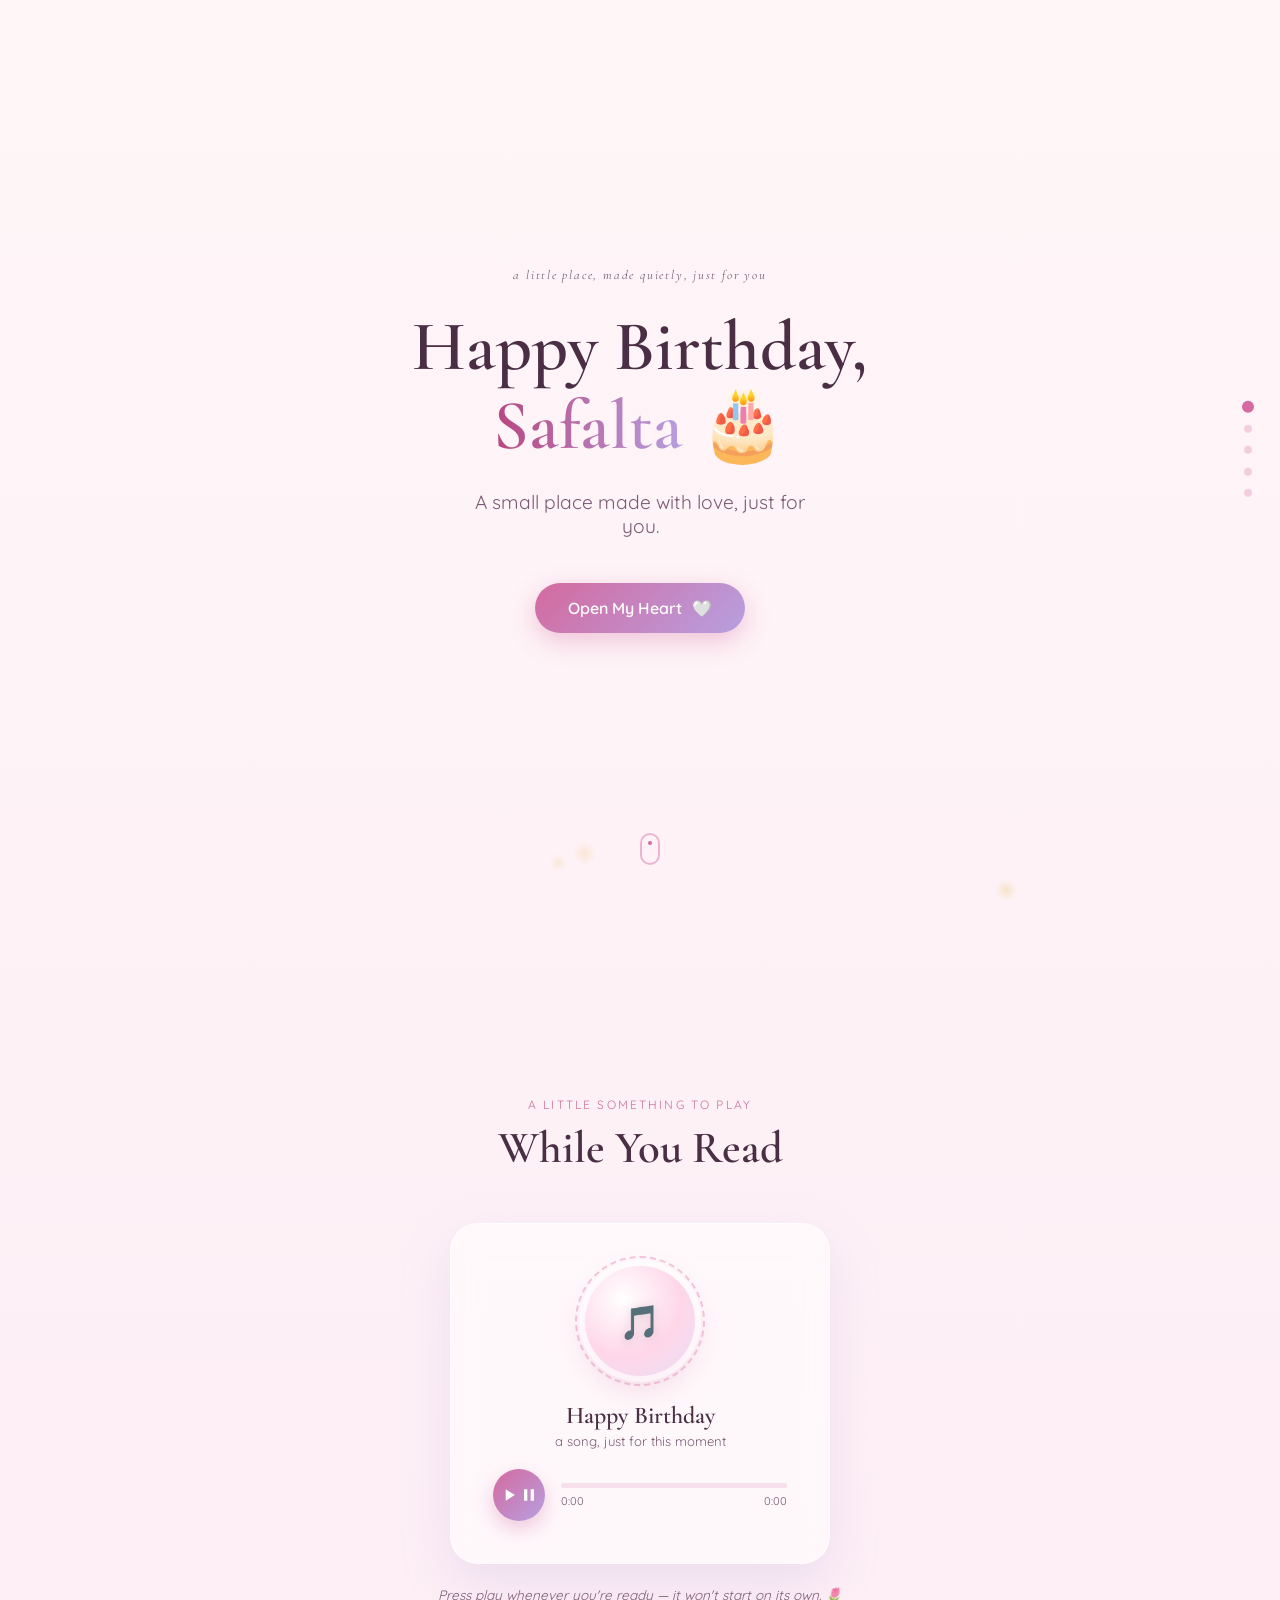
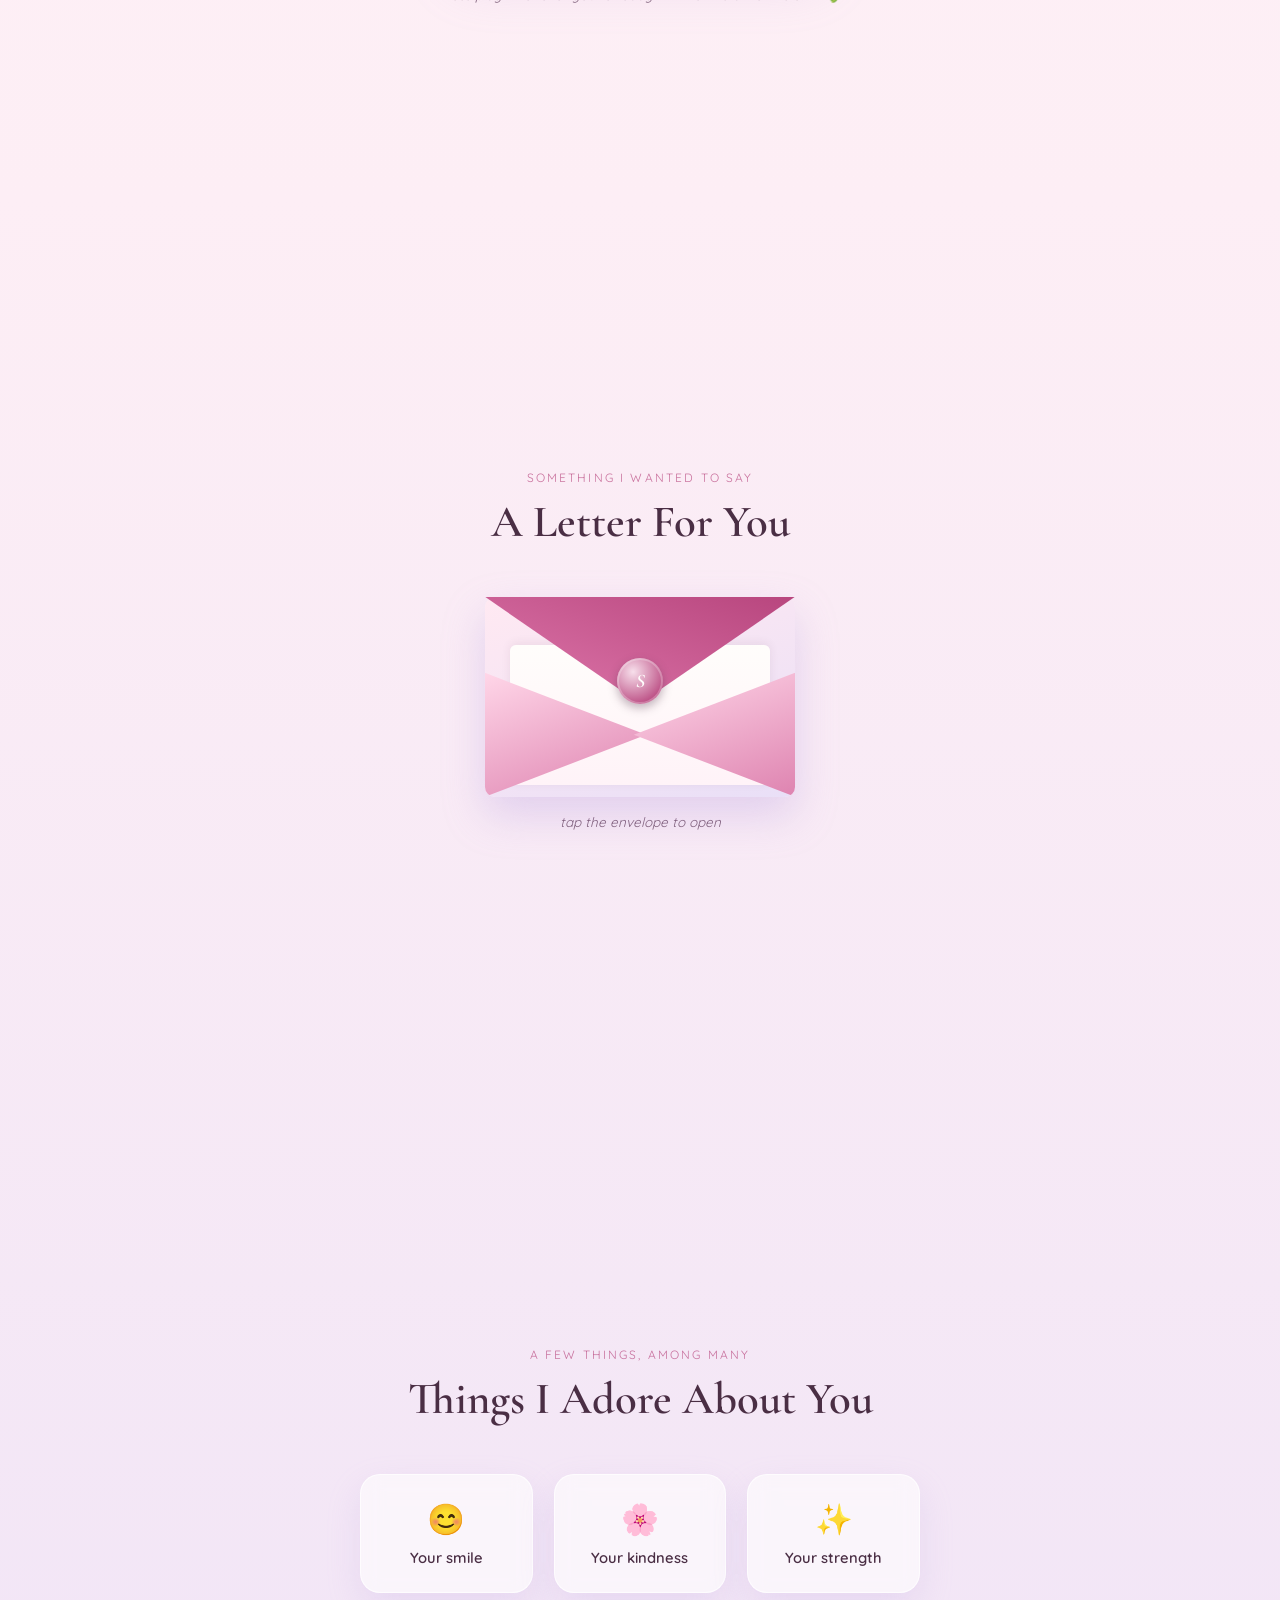
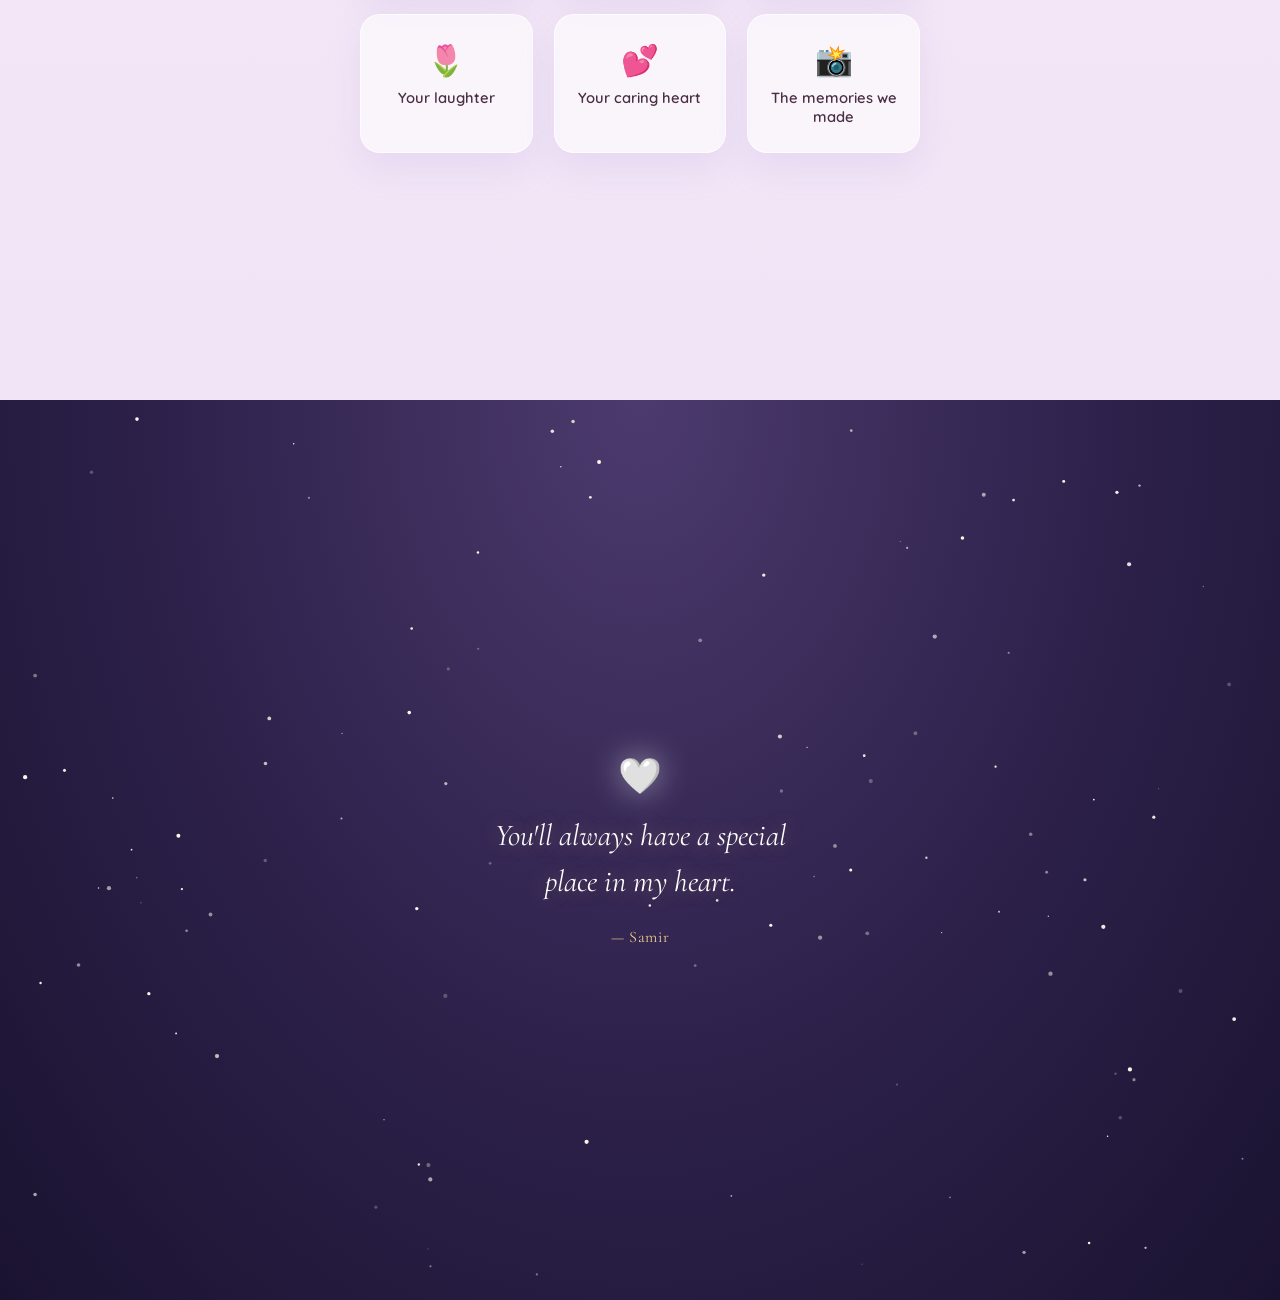
==== index.html @ e035f802 "Add files via upload" ====
<!DOCTYPE html>
<html lang="en">
<head>
  <meta charset="UTF-8">
  <meta name="viewport" content="width=device-width, initial-scale=1.0, viewport-fit=cover">
  <title>For Safalta 💖</title>
  <meta name="description" content="A little place made with love, just for Safalta.">

  <!-- Google Fonts: Cormorant Garamond (display, elegant serif) + Quicksand (soft rounded body) -->
  <link rel="preconnect" href="https://fonts.googleapis.com">
  <link rel="preconnect" href="https://fonts.gstatic.com" crossorigin>
  <link href="https://fonts.googleapis.com/css2?family=Cormorant+Garamond:ital,wght@0,400;0,500;0,600;1,500&family=Quicksand:wght@400;500;600;700&display=swap" rel="stylesheet">

  <link rel="icon" href="data:image/svg+xml,<svg xmlns=%22http://www.w3.org/2000/svg%22 viewBox=%220 0 32 32%22><text y=%2224%22 font-size=%2224%22>💗</text></svg>">
  <link rel="stylesheet" href="style.css">
</head>
<body>

  <!-- ============ LOADING SCREEN ============ -->
  <div id="loading-screen" aria-hidden="false">
    <div class="loader-heart">
      <svg viewBox="0 0 32 29" class="loader-heart-svg">
        <path d="M16 28.5 C 8 22, 1 16.5, 1 9.5 C 1 4.3, 5 1, 9.5 1 C 12.7 1, 15 2.7, 16 5.2 C 17 2.7, 19.3 1, 22.5 1 C 27 1, 31 4.3, 31 9.5 C 31 16.5, 24 22, 16 28.5 Z"/>
      </svg>
    </div>
    <p class="loader-text">For Safalta <span class="pulse-emoji">💖</span></p>
    <div class="loader-bar"><div class="loader-bar-fill" id="loader-fill"></div></div>
  </div>

  <!-- ============ AMBIENT BACKGROUND (floating hearts + glowing particles) ============ -->
  <canvas id="bg-canvas" aria-hidden="true"></canvas>

  <!-- ============ SCROLL PROGRESS PETAL TRAIL ============ -->
  <nav class="dot-nav" aria-hidden="true">
    <a href="#hero" class="dot-nav__dot" data-label="Home"></a>
    <a href="#music" class="dot-nav__dot" data-label="Song"></a>
    <a href="#letter" class="dot-nav__dot" data-label="Letter"></a>
    <a href="#appreciation" class="dot-nav__dot" data-label="For You"></a>
    <a href="#final" class="dot-nav__dot" data-label="Always"></a>
  </nav>

  <main id="main-content">

    <!-- ============ 1. HERO ============ -->
    <section id="hero" class="section hero">
      <p class="hero__eyebrow">a little place, made quietly, just for you</p>
      <h1 class="hero__title">
        Happy Birthday,<br>
        <span class="hero__name">Safalta</span> <span class="hero__cake">🎂</span>
      </h1>
      <p class="hero__subtitle">A small place made with love, just for you.</p>
      <button id="open-heart-btn" class="glow-btn">
        <span>Open My Heart</span>
        <span class="glow-btn__heart">🤍</span>
      </button>
      <div class="hero__scroll-hint" aria-hidden="true">
        <span></span>
      </div>
    </section>

    <!-- ============ 2. MUSIC ============ -->
    <section id="music" class="section music-section">
      <p class="section-eyebrow">a little something to play</p>
      <h2 class="section-title">While You Read</h2>

      <div class="player">
        <div class="player__art" id="player-art">
          <div class="player__ring"></div>
          <span class="player__note">🎵</span>
        </div>

        <div class="player__info">
          <p class="player__song">Happy Birthday</p>
          <p class="player__artist">a song, just for this moment</p>

          <div class="player__controls">
            <button id="play-btn" class="player__play-btn" aria-label="Play song">
              <svg id="icon-play" viewBox="0 0 24 24" class="icon-play"><path d="M8 5v14l11-7z"/></svg>
              <svg id="icon-pause" viewBox="0 0 24 24" class="icon-pause" hidden><path d="M6 5h4v14H6zM14 5h4v14h-4z"/></svg>
            </button>

            <div class="player__track">
              <div class="player__progress-bar">
                <div class="player__progress-fill" id="progress-fill"></div>
              </div>
              <div class="player__time">
                <span id="current-time">0:00</span>
                <span id="duration-time">0:00</span>
              </div>
            </div>
          </div>
        </div>
      </div>

      <p class="player__hint">Press play whenever you're ready — it won't start on its own. 🌷</p>

      <!-- Add your own audio file at assets/happy-birthday.mp3 — see README -->
      <audio id="birthday-audio" src="assets/happy-birthday.mp3" preload="metadata"></audio>
    </section>

    <!-- ============ 3. LETTER ============ -->
    <section id="letter" class="section letter-section">
      <p class="section-eyebrow">something I wanted to say</p>
      <h2 class="section-title">A Letter For You</h2>

      <div class="envelope-wrap">
        <button class="envelope" id="envelope" aria-expanded="false" aria-controls="letter-paper" aria-label="Open the letter">
          <div class="envelope__back"></div>
          <div class="envelope__letter-peek"></div>
          <div class="envelope__flap"></div>
          <div class="envelope__front-left"></div>
          <div class="envelope__front-right"></div>
          <div class="envelope__seal">
            <span>S</span>
          </div>
        </button>
        <p class="envelope__hint" id="envelope-hint">tap the envelope to open</p>
      </div>

      <article class="letter-paper" id="letter-paper">
        <p class="letter-paper__greeting">Happy Birthday, Safalta.</p>

        <p>Today is all about celebrating you—the smile that brightens days, the kindness you carry, and the beautiful person you are. I hope this year brings you peace, courage, countless genuine smiles, and everything your heart quietly wishes for.</p>

        <p>No matter where life takes us, I'll always be grateful for every memory we shared. You deserve to be loved gently, cared for deeply, and reminded every day how valuable you are.</p>

        <p>Thank you for existing, and thank you for being someone who changed my world in ways words can never fully explain.</p>

        <p>Happy Birthday once again. May your life be filled with happiness, good health, success, and endless beautiful moments. ❤️</p>

        <p class="letter-paper__sign">— Samir</p>
      </article>
    </section>

    <!-- ============ 4. APPRECIATION CARDS ============ -->
    <section id="appreciation" class="section appreciation-section">
      <p class="section-eyebrow">a few things, among many</p>
      <h2 class="section-title">Things I Adore About You</h2>

      <div class="cards-grid">
        <div class="card" style="--delay:0">
          <span class="card__icon">😊</span>
          <p class="card__label">Your smile</p>
        </div>
        <div class="card" style="--delay:1">
          <span class="card__icon">🌸</span>
          <p class="card__label">Your kindness</p>
        </div>
        <div class="card" style="--delay:2">
          <span class="card__icon">✨</span>
          <p class="card__label">Your strength</p>
        </div>
        <div class="card" style="--delay:3">
          <span class="card__icon">🌷</span>
          <p class="card__label">Your laughter</p>
        </div>
        <div class="card" style="--delay:4">
          <span class="card__icon">💕</span>
          <p class="card__label">Your caring heart</p>
        </div>
        <div class="card" style="--delay:5">
          <span class="card__icon">📸</span>
          <p class="card__label">The memories we made</p>
        </div>
      </div>
    </section>

    <!-- ============ 5. FINAL / NIGHT SKY ============ -->
    <section id="final" class="section final-section">
      <canvas id="stars-canvas" aria-hidden="true"></canvas>
      <div class="final-content">
        <span class="final__heart">🤍</span>
        <p class="final__text">You'll always have a special place in my heart.</p>
        <p class="final__signature">— Samir</p>
      </div>
    </section>

  </main>

  <script src="script.js"></script>
</body>
</html>
---- style.css ----
/* ==========================================================================
   For Safalta 💖 — stylesheet
   Palette:  blush #FFF6F8 · pink #FFD6E8 · rose #D46A9F
             lavender #E9DFF7 · lavender-deep #B79FE0
             ink-plum #4A2E44 · gold #F0CF8E
   Type:     Cormorant Garamond (display) · Quicksand (body)
   ========================================================================== */

:root {
  --blush: #fff6f8;
  --white: #fffdfc;
  --pink: #ffd6e8;
  --pink-soft: #ffe9f2;
  --rose: #d46a9f;
  --rose-deep: #b8467e;
  --lavender: #e9dff7;
  --lavender-deep: #b79fe0;
  --ink: #4a2e44;
  --ink-soft: #7a5a72;
  --gold: #f0cf8e;

  --font-display: "Cormorant Garamond", Georgia, serif;
  --font-body: "Quicksand", -apple-system, BlinkMacSystemFont, sans-serif;

  --max-width: 720px;
  --section-pad-y: clamp(3.5rem, 10vh, 6rem);
  --transition-soft: 0.6s cubic-bezier(0.22, 1, 0.36, 1);
}

/* ---------- Reset ---------- */
* { margin: 0; padding: 0; box-sizing: border-box; }

html {
  scroll-behavior: smooth;
  scroll-snap-type: y proximity;
}

body {
  font-family: var(--font-body);
  color: var(--ink);
  background: linear-gradient(180deg, var(--blush) 0%, #fdeef5 40%, var(--lavender) 100%);
  overflow-x: hidden;
  min-height: 100vh;
  -webkit-font-smoothing: antialiased;
}

img, svg { display: block; max-width: 100%; }
button { font-family: inherit; cursor: pointer; border: none; background: none; }
a { color: inherit; text-decoration: none; }

/* Respect reduced motion everywhere */
@media (prefers-reduced-motion: reduce) {
  html { scroll-behavior: auto; }
  *, *::before, *::after {
    animation-duration: 0.001ms !important;
    animation-iteration-count: 1 !important;
    transition-duration: 0.001ms !important;
  }
}

/* ---------- Shared section rhythm ---------- */
.section {
  position: relative;
  min-height: 100svh;
  width: 100%;
  display: flex;
  flex-direction: column;
  align-items: center;
  justify-content: center;
  text-align: center;
  padding: var(--section-pad-y) 1.5rem;
  scroll-snap-align: start;
}

.section-eyebrow {
  font-family: var(--font-body);
  font-size: 0.75rem;
  letter-spacing: 0.18em;
  text-transform: uppercase;
  color: var(--rose-deep);
  opacity: 0.75;
  margin-bottom: 0.6rem;
}

.section-title {
  font-family: var(--font-display);
  font-weight: 600;
  font-size: clamp(2rem, 6vw, 2.8rem);
  color: var(--ink);
  margin-bottom: clamp(2rem, 6vh, 3rem);
}

/* reveal-on-scroll utility, toggled via JS/IntersectionObserver */
.reveal {
  opacity: 0;
  transform: translateY(28px);
  transition: opacity 0.9s ease, transform 0.9s cubic-bezier(0.22, 1, 0.36, 1);
}
.reveal.is-visible {
  opacity: 1;
  transform: translateY(0);
}

/* ==========================================================================
   LOADING SCREEN
   ========================================================================== */
#loading-screen {
  position: fixed;
  inset: 0;
  z-index: 999;
  display: flex;
  flex-direction: column;
  align-items: center;
  justify-content: center;
  gap: 1.1rem;
  background: radial-gradient(circle at 50% 40%, #fff0f6 0%, #f6e4f5 55%, #ece0f6 100%);
  transition: opacity 0.9s ease, visibility 0.9s ease;
}

#loading-screen.is-hidden {
  opacity: 0;
  visibility: hidden;
  pointer-events: none;
}

.loader-heart { width: 54px; animation: heartbeat 1.15s ease-in-out infinite; }
.loader-heart-svg { fill: var(--rose); filter: drop-shadow(0 0 14px rgba(212, 106, 159, 0.55)); }

@keyframes heartbeat {
  0%, 100% { transform: scale(1); }
  25% { transform: scale(1.12); }
  40% { transform: scale(0.96); }
  55% { transform: scale(1.08); }
}

.loader-text {
  font-family: var(--font-display);
  font-style: italic;
  font-size: 1.4rem;
  color: var(--ink);
  letter-spacing: 0.02em;
}

.pulse-emoji { display: inline-block; animation: pulse 1.4s ease-in-out infinite; }
@keyframes pulse { 0%, 100% { transform: scale(1); } 50% { transform: scale(1.25); } }

.loader-bar {
  width: 140px;
  height: 3px;
  border-radius: 3px;
  background: rgba(212, 106, 159, 0.18);
  overflow: hidden;
}
.loader-bar-fill {
  height: 100%;
  width: 0%;
  background: linear-gradient(90deg, var(--rose), var(--lavender-deep));
  border-radius: 3px;
  transition: width 0.3s ease;
}

/* ==========================================================================
   AMBIENT BACKGROUND CANVAS (hearts + particles) — sits behind everything
   ========================================================================== */
#bg-canvas {
  position: fixed;
  inset: 0;
  width: 100vw;
  height: 100vh;
  z-index: 0;
  pointer-events: none;
}

#main-content { position: relative; z-index: 1; }

/* ==========================================================================
   DOT NAVIGATION (side scroll indicator)
   ========================================================================== */
.dot-nav {
  position: fixed;
  right: clamp(0.75rem, 2.5vw, 1.75rem);
  top: 50%;
  transform: translateY(-50%);
  z-index: 50;
  display: flex;
  flex-direction: column;
  gap: 0.85rem;
}

.dot-nav__dot {
  position: relative;
  width: 8px;
  height: 8px;
  border-radius: 50%;
  background: rgba(212, 106, 159, 0.28);
  transition: background 0.4s ease, transform 0.4s ease;
}

.dot-nav__dot::after {
  content: attr(data-label);
  position: absolute;
  right: 150%;
  top: 50%;
  transform: translateY(-50%);
  font-size: 0.68rem;
  letter-spacing: 0.06em;
  color: var(--ink-soft);
  white-space: nowrap;
  opacity: 0;
  transition: opacity 0.3s ease;
}

.dot-nav__dot:hover::after { opacity: 1; }
.dot-nav__dot.is-active { background: var(--rose); transform: scale(1.5); }

@media (max-width: 640px) {
  .dot-nav { display: none; }
}

/* ==========================================================================
   1. HERO
   ========================================================================== */
.hero { gap: 0.4rem; }

.hero__eyebrow {
  font-size: 0.8rem;
  letter-spacing: 0.14em;
  color: var(--ink-soft);
  font-style: italic;
  font-family: var(--font-display);
  margin-bottom: 1.2rem;
  opacity: 0;
  animation: fadeUp 1s ease forwards 0.2s;
}

.hero__title {
  font-family: var(--font-display);
  font-weight: 600;
  font-size: clamp(2.4rem, 9vw, 4.4rem);
  line-height: 1.12;
  color: var(--ink);
  opacity: 0;
  animation: fadeUp 1.1s ease forwards 0.5s;
}

.hero__name {
  color: var(--rose-deep);
  background: linear-gradient(90deg, var(--rose-deep), var(--lavender-deep), var(--rose-deep));
  background-size: 200% auto;
  -webkit-background-clip: text;
  background-clip: text;
  -webkit-text-fill-color: transparent;
  animation: shimmer 6s linear infinite;
}

@keyframes shimmer {
  to { background-position: 200% center; }
}

.hero__cake { display: inline-block; animation: sway 2.6s ease-in-out infinite; }
@keyframes sway {
  0%, 100% { transform: rotate(-6deg); }
  50% { transform: rotate(8deg); }
}

.hero__subtitle {
  font-size: clamp(1rem, 2.6vw, 1.2rem);
  color: var(--ink-soft);
  margin-top: 1.1rem;
  max-width: 32ch;
  opacity: 0;
  animation: fadeUp 1s ease forwards 0.9s;
}

/* Glowing CTA button, reused for the "Open My Heart" button */
.glow-btn {
  margin-top: 2.4rem;
  position: relative;
  display: inline-flex;
  align-items: center;
  gap: 0.6rem;
  padding: 0.95rem 2.1rem;
  font-family: var(--font-body);
  font-weight: 600;
  font-size: 1rem;
  color: var(--white);
  background: linear-gradient(135deg, var(--rose), var(--lavender-deep));
  border-radius: 999px;
  box-shadow: 0 8px 24px rgba(212, 106, 159, 0.35), 0 0 0 rgba(212, 106, 159, 0.5);
  animation: fadeUp 1s ease forwards 1.2s, glowPulse 2.6s ease-in-out infinite 2s;
  opacity: 0;
  transition: transform 0.35s ease, box-shadow 0.35s ease;
}

.glow-btn:hover { transform: translateY(-3px) scale(1.03); }
.glow-btn:active { transform: translateY(-1px) scale(0.99); }

.glow-btn__heart { display: inline-block; animation: pulse 1.6s ease-in-out infinite; }

@keyframes glowPulse {
  0%, 100% { box-shadow: 0 8px 24px rgba(212, 106, 159, 0.35), 0 0 0 rgba(212, 106, 159, 0.45); }
  50% { box-shadow: 0 8px 30px rgba(212, 106, 159, 0.45), 0 0 26px rgba(212, 106, 159, 0.45); }
}

@keyframes fadeUp {
  from { opacity: 0; transform: translateY(18px); }
  to { opacity: 1; transform: translateY(0); }
}

.hero__scroll-hint {
  position: absolute;
  bottom: clamp(1.2rem, 4vh, 2.2rem);
  left: 50%;
  transform: translateX(-50%);
  width: 20px;
  height: 32px;
  border: 2px solid rgba(212, 106, 159, 0.45);
  border-radius: 12px;
  opacity: 0;
  animation: fadeUp 1s ease forwards 1.6s;
}
.hero__scroll-hint span {
  position: absolute;
  top: 6px;
  left: 50%;
  width: 4px;
  height: 4px;
  border-radius: 50%;
  background: var(--rose);
  transform: translateX(-50%);
  animation: scrollDot 1.6s ease-in-out infinite;
}
@keyframes scrollDot {
  0% { top: 6px; opacity: 1; }
  70% { opacity: 0.3; }
  100% { top: 18px; opacity: 0; }
}

/* ==========================================================================
   2. MUSIC SECTION
   ========================================================================== */
.player {
  display: flex;
  flex-direction: column;
  align-items: center;
  gap: 1.6rem;
  background: rgba(255, 255, 255, 0.55);
  backdrop-filter: blur(14px);
  -webkit-backdrop-filter: blur(14px);
  border: 1px solid rgba(255, 255, 255, 0.6);
  border-radius: 28px;
  padding: clamp(1.8rem, 5vw, 2.6rem);
  max-width: 380px;
  width: 100%;
  box-shadow: 0 20px 50px rgba(183, 159, 224, 0.22);
}

.player__art {
  position: relative;
  width: 110px;
  height: 110px;
  border-radius: 50%;
  background: radial-gradient(circle at 35% 30%, #fff, var(--pink) 55%, var(--lavender) 100%);
  display: flex;
  align-items: center;
  justify-content: center;
  box-shadow: 0 0 0 6px rgba(255, 255, 255, 0.6), 0 12px 30px rgba(212, 106, 159, 0.25);
}

.player__note {
  font-size: 2.1rem;
  z-index: 2;
  filter: drop-shadow(0 2px 6px rgba(74, 46, 68, 0.2));
}

.player__ring {
  position: absolute;
  inset: -10px;
  border-radius: 50%;
  border: 2px dashed rgba(212, 106, 159, 0.35);
  animation: spin 14s linear infinite;
  animation-play-state: paused;
}
.player__art.is-playing .player__ring { animation-play-state: running; }
.player__art.is-playing { animation: floatArt 2.4s ease-in-out infinite; }

@keyframes spin { to { transform: rotate(360deg); } }
@keyframes floatArt {
  0%, 100% { transform: translateY(0); }
  50% { transform: translateY(-6px); }
}

.player__info { width: 100%; text-align: center; }

.player__song {
  font-family: var(--font-display);
  font-size: 1.5rem;
  font-weight: 600;
  color: var(--ink);
}
.player__artist {
  font-size: 0.82rem;
  color: var(--ink-soft);
  margin-top: 0.15rem;
  margin-bottom: 1.3rem;
}

.player__controls {
  display: flex;
  align-items: center;
  gap: 1rem;
}

.player__play-btn {
  flex-shrink: 0;
  width: 52px;
  height: 52px;
  border-radius: 50%;
  background: linear-gradient(135deg, var(--rose), var(--lavender-deep));
  display: flex;
  align-items: center;
  justify-content: center;
  box-shadow: 0 8px 20px rgba(212, 106, 159, 0.35);
  transition: transform 0.25s ease;
}
.player__play-btn:hover { transform: scale(1.06); }
.player__play-btn:active { transform: scale(0.96); }
.icon-play, .icon-pause { width: 20px; height: 20px; fill: var(--white); }

.player__track { flex: 1; text-align: left; }

.player__progress-bar {
  width: 100%;
  height: 5px;
  border-radius: 5px;
  background: rgba(212, 106, 159, 0.18);
  overflow: hidden;
  cursor: pointer;
}
.player__progress-fill {
  height: 100%;
  width: 0%;
  background: linear-gradient(90deg, var(--rose), var(--gold));
  border-radius: 5px;
  transition: width 0.15s linear;
}

.player__time {
  display: flex;
  justify-content: space-between;
  font-size: 0.7rem;
  color: var(--ink-soft);
  margin-top: 0.35rem;
}

.player__hint {
  margin-top: 1.4rem;
  font-size: 0.85rem;
  color: var(--ink-soft);
  font-style: italic;
}

/* ==========================================================================
   3. LETTER SECTION
   ========================================================================== */
.envelope-wrap {
  display: flex;
  flex-direction: column;
  align-items: center;
  gap: 1rem;
  perspective: 1200px;
}

.envelope {
  position: relative;
  width: min(310px, 78vw);
  height: min(200px, 50vw);
  transition: transform 0.4s ease;
}
.envelope:hover { transform: translateY(-4px); }

.envelope__back {
  position: absolute;
  inset: 0;
  border-radius: 10px;
  background: linear-gradient(160deg, var(--pink-soft), var(--lavender));
  box-shadow: 0 18px 40px rgba(183, 159, 224, 0.35);
}

.envelope__letter-peek {
  position: absolute;
  left: 8%;
  right: 8%;
  bottom: 6%;
  height: 70%;
  background: linear-gradient(180deg, #fffdfb, #fff3f8);
  border-radius: 6px 6px 2px 2px;
  box-shadow: 0 -2px 10px rgba(74, 46, 68, 0.08);
  transition: transform 0.7s cubic-bezier(0.22, 1, 0.36, 1);
  transform: translateY(0%);
  z-index: 1;
}

.envelope__front-left,
.envelope__front-right {
  position: absolute;
  bottom: 0;
  width: 52%;
  height: 62%;
  background: linear-gradient(160deg, var(--pink), var(--rose) 130%);
  z-index: 3;
}
.envelope__front-left {
  left: 0;
  clip-path: polygon(0 0, 100% 50%, 0 100%);
  border-radius: 0 0 0 10px;
}
.envelope__front-right {
  right: 0;
  clip-path: polygon(100% 0, 0 50%, 100% 100%);
  border-radius: 0 0 10px 0;
}

.envelope__flap {
  position: absolute;
  top: 0;
  left: 0;
  width: 100%;
  height: 58%;
  background: linear-gradient(200deg, var(--rose-deep), var(--rose) 70%);
  clip-path: polygon(0 0, 100% 0, 50% 92%);
  transform-origin: top center;
  transition: transform 0.7s cubic-bezier(0.5, -0.2, 0.3, 1.3);
  z-index: 4;
  box-shadow: 0 6px 14px rgba(74, 46, 68, 0.12);
}

.envelope__seal {
  position: absolute;
  top: 42%;
  left: 50%;
  transform: translate(-50%, -50%);
  width: 46px;
  height: 46px;
  border-radius: 50%;
  background: radial-gradient(circle at 35% 30%, #f7dfeb, var(--rose-deep) 80%);
  display: flex;
  align-items: center;
  justify-content: center;
  font-family: var(--font-display);
  font-style: italic;
  font-weight: 600;
  color: var(--white);
  font-size: 1.2rem;
  box-shadow: 0 4px 10px rgba(74, 46, 68, 0.35), inset 0 0 0 2px rgba(255, 255, 255, 0.25);
  z-index: 5;
  transition: transform 0.5s ease, opacity 0.5s ease;
}

/* opened state */
.envelope.is-open .envelope__flap {
  transform: rotateX(180deg) translateY(2px);
}
.envelope.is-open .envelope__seal {
  opacity: 0;
  transform: translate(-50%, -50%) scale(0.4) rotate(25deg);
}
.envelope.is-open .envelope__letter-peek {
  transform: translateY(-46%);
}

.envelope__hint {
  font-size: 0.85rem;
  color: var(--ink-soft);
  font-style: italic;
  transition: opacity 0.4s ease;
}
.envelope.is-open ~ .envelope__hint,
.envelope-wrap:has(.envelope.is-open) .envelope__hint {
  opacity: 0;
}

.letter-paper {
  margin-top: 2.4rem;
  max-width: 560px;
  width: 100%;
  background: var(--white);
  border-radius: 16px;
  padding: clamp(1.8rem, 5vw, 3rem);
  box-shadow: 0 24px 60px rgba(183, 159, 224, 0.3);
  text-align: left;
  font-family: var(--font-display);
  font-size: clamp(1.05rem, 2.4vw, 1.22rem);
  line-height: 1.75;
  color: var(--ink);

  max-height: 0;
  opacity: 0;
  overflow: hidden;
  padding-top: 0;
  padding-bottom: 0;
  margin-top: 0;
  transition: max-height 0.9s cubic-bezier(0.22, 1, 0.36, 1), opacity 0.8s ease 0.15s,
              padding 0.9s cubic-bezier(0.22, 1, 0.36, 1), margin 0.9s cubic-bezier(0.22, 1, 0.36, 1);
}

.letter-paper.is-visible {
  max-height: 1400px;
  opacity: 1;
  padding-top: clamp(1.8rem, 5vw, 3rem);
  padding-bottom: clamp(1.8rem, 5vw, 3rem);
  margin-top: 2.4rem;
}

.letter-paper p { margin-bottom: 1.1rem; }
.letter-paper__greeting {
  font-size: 1.35em;
  font-weight: 600;
  color: var(--rose-deep);
}
.letter-paper__sign {
  text-align: right;
  font-style: italic;
  font-size: 1.2em;
  color: var(--rose-deep);
  margin-top: 1.6rem;
}

/* ==========================================================================
   4. APPRECIATION CARDS
   ========================================================================== */
.cards-grid {
  display: grid;
  grid-template-columns: repeat(2, 1fr);
  gap: 1rem;
  max-width: 560px;
  width: 100%;
}

@media (min-width: 560px) {
  .cards-grid { grid-template-columns: repeat(3, 1fr); gap: 1.3rem; }
}

.card {
  background: rgba(255, 255, 255, 0.6);
  backdrop-filter: blur(10px);
  border: 1px solid rgba(255, 255, 255, 0.7);
  border-radius: 20px;
  padding: 1.6rem 1rem;
  display: flex;
  flex-direction: column;
  align-items: center;
  gap: 0.6rem;
  box-shadow: 0 14px 34px rgba(183, 159, 224, 0.2);
  opacity: 0;
  transform: translateY(24px) scale(0.96);
  transition: opacity 0.7s ease, transform 0.7s cubic-bezier(0.22, 1, 0.36, 1), box-shadow 0.3s ease;
  transition-delay: calc(var(--delay) * 90ms);
}

.card.is-visible {
  opacity: 1;
  transform: translateY(0) scale(1);
}

.card:hover {
  transform: translateY(-6px) scale(1.02);
  box-shadow: 0 20px 44px rgba(183, 159, 224, 0.32);
}

.card__icon {
  font-size: 1.9rem;
  animation: floatIcon 3.4s ease-in-out infinite;
  animation-delay: calc(var(--delay) * 0.25s);
}
@keyframes floatIcon {
  0%, 100% { transform: translateY(0) rotate(0deg); }
  50% { transform: translateY(-6px) rotate(-4deg); }
}

.card__label {
  font-size: 0.92rem;
  font-weight: 600;
  color: var(--ink);
  text-align: center;
}

/* ==========================================================================
   5. FINAL SECTION — night sky
   ========================================================================== */
.final-section {
  background: radial-gradient(ellipse at 50% 0%, #4c3a6e 0%, #2c2049 55%, #1a1330 100%);
  color: var(--white);
  overflow: hidden;
}

#stars-canvas {
  position: absolute;
  inset: 0;
  width: 100%;
  height: 100%;
  z-index: 0;
}

.final-content {
  position: relative;
  z-index: 1;
  display: flex;
  flex-direction: column;
  align-items: center;
  gap: 1rem;
}

.final__heart {
  font-size: 2.2rem;
  animation: pulse 2.2s ease-in-out infinite;
  filter: drop-shadow(0 0 16px rgba(255, 255, 255, 0.5));
}

.final__text {
  font-family: var(--font-display);
  font-style: italic;
  font-size: clamp(1.3rem, 4.4vw, 1.9rem);
  max-width: 26ch;
  line-height: 1.5;
  text-shadow: 0 0 20px rgba(240, 207, 142, 0.35);
}

.final__signature {
  font-family: var(--font-display);
  font-size: 1rem;
  letter-spacing: 0.04em;
  color: var(--gold);
  margin-top: 0.4rem;
}

/* ==========================================================================
   Small utility: focus visibility for accessibility
   ========================================================================== */
button:focus-visible,
a:focus-visible {
  outline: 2px solid var(--rose-deep);
  outline-offset: 3px;
  border-radius: 6px;
}
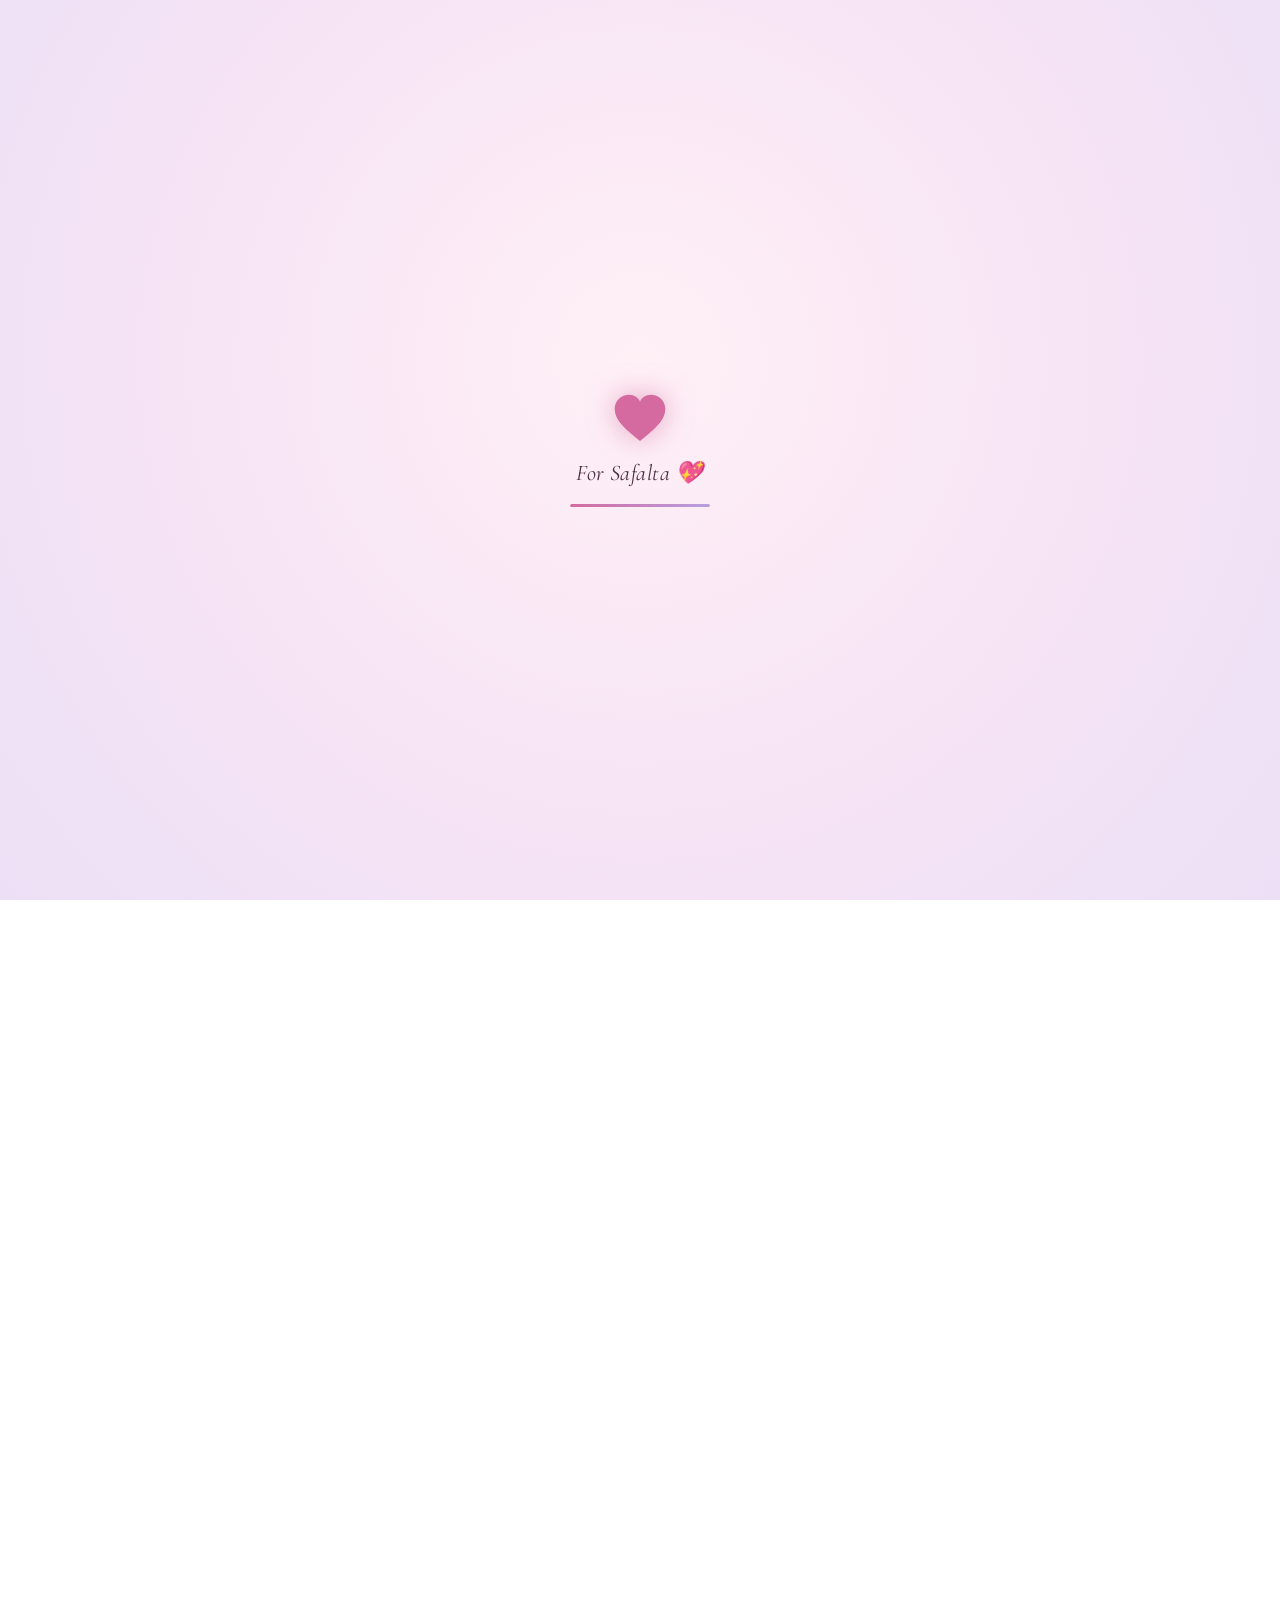
==== commit 70db8331: "Add files via upload" ====
--- a/index.html
+++ b/index.html
@@ -14,7 +14,7 @@
   <link rel="icon" href="data:image/svg+xml,<svg xmlns=%22http://www.w3.org/2000/svg%22 viewBox=%220 0 32 32%22><text y=%2224%22 font-size=%2224%22>💗</text></svg>">
   <link rel="stylesheet" href="style.css">
 </head>
-<body>
+<body class="is-locked">
 
   <!-- ============ LOADING SCREEN ============ -->
   <div id="loading-screen" aria-hidden="false">
@@ -30,18 +30,27 @@
   <!-- ============ AMBIENT BACKGROUND (floating hearts + glowing particles) ============ -->
   <canvas id="bg-canvas" aria-hidden="true"></canvas>
 
-  <!-- ============ SCROLL PROGRESS PETAL TRAIL ============ -->
-  <nav class="dot-nav" aria-hidden="true">
+  <!-- ============ CINEMATIC TRANSITION OVERLAY ============ -->
+  <!-- Plays once, when "Open My Heart" is pressed: fade + blur + a burst of
+       floating hearts + a soft glow, before the rest of the site is revealed. -->
+  <div id="transition-overlay" aria-hidden="true">
+    <div class="transition-glow"></div>
+    <div class="transition-hearts" id="transition-hearts"></div>
+  </div>
+
+  <!-- ============ SCROLL PROGRESS DOT TRAIL ============ -->
+  <nav class="dot-nav" id="dot-nav" aria-hidden="true">
     <a href="#hero" class="dot-nav__dot" data-label="Home"></a>
-    <a href="#music" class="dot-nav__dot" data-label="Song"></a>
+    <a href="#welcome" class="dot-nav__dot" data-label="Welcome"></a>
+    <a href="#voice" class="dot-nav__dot" data-label="Voice"></a>
     <a href="#letter" class="dot-nav__dot" data-label="Letter"></a>
     <a href="#appreciation" class="dot-nav__dot" data-label="For You"></a>
-    <a href="#final" class="dot-nav__dot" data-label="Always"></a>
+    <a href="#sky" class="dot-nav__dot" data-label="Always"></a>
   </nav>
 
   <main id="main-content">
 
-    <!-- ============ 1. HERO ============ -->
+    <!-- ============ HERO (locked — the only thing visible at first) ============ -->
     <section id="hero" class="section hero">
       <p class="hero__eyebrow">a little place, made quietly, just for you</p>
       <h1 class="hero__title">
@@ -51,30 +60,41 @@
       <p class="hero__subtitle">A small place made with love, just for you.</p>
       <button id="open-heart-btn" class="glow-btn">
         <span>Open My Heart</span>
-        <span class="glow-btn__heart">🤍</span>
+        <span class="glow-btn__heart">💖</span>
       </button>
-      <div class="hero__scroll-hint" aria-hidden="true">
-        <span></span>
-      </div>
-    </section>
-
-    <!-- ============ 2. MUSIC ============ -->
-    <section id="music" class="section music-section">
-      <p class="section-eyebrow">a little something to play</p>
-      <h2 class="section-title">While You Read</h2>
-
-      <div class="player">
+    </section>
+
+    <!-- ============ 1. WELCOME ============ -->
+    <section id="welcome" class="section welcome-section">
+      <div class="welcome__bg" aria-hidden="true">
+        <span class="welcome__orb welcome__orb--1"></span>
+        <span class="welcome__orb welcome__orb--2"></span>
+        <span class="welcome__orb welcome__orb--3"></span>
+      </div>
+      <p class="section-eyebrow reveal">you made it</p>
+      <h2 class="welcome__title reveal">
+        To the most beautiful soul,<br><span class="welcome__name">Safalta</span> <span class="welcome__sparkle">💗</span>
+      </h2>
+      <p class="welcome__subtitle reveal">Everything past this point was made with you in mind.</p>
+    </section>
+
+    <!-- ============ 2. BIRTHDAY VOICE MESSAGE ============ -->
+    <section id="voice" class="section voice-section">
+      <p class="section-eyebrow reveal">press play whenever you're ready</p>
+      <h2 class="section-title reveal">A Birthday Voice Message</h2>
+
+      <div class="player glass-card reveal">
         <div class="player__art" id="player-art">
           <div class="player__ring"></div>
-          <span class="player__note">🎵</span>
+          <span class="player__note">🎙️</span>
         </div>
 
         <div class="player__info">
-          <p class="player__song">Happy Birthday</p>
-          <p class="player__artist">a song, just for this moment</p>
+          <p class="player__song">For Safalta, With Love</p>
+          <p class="player__artist">a 30&nbsp;second message, just for this moment</p>
 
           <div class="player__controls">
-            <button id="play-btn" class="player__play-btn" aria-label="Play song">
+            <button id="play-btn" class="player__play-btn" aria-label="Play voice message">
               <svg id="icon-play" viewBox="0 0 24 24" class="icon-play"><path d="M8 5v14l11-7z"/></svg>
               <svg id="icon-pause" viewBox="0 0 24 24" class="icon-pause" hidden><path d="M6 5h4v14H6zM14 5h4v14h-4z"/></svg>
             </button>
@@ -85,25 +105,25 @@
               </div>
               <div class="player__time">
                 <span id="current-time">0:00</span>
-                <span id="duration-time">0:00</span>
+                <span id="duration-time">0:30</span>
               </div>
             </div>
           </div>
         </div>
       </div>
 
-      <p class="player__hint">Press play whenever you're ready — it won't start on its own. 🌷</p>
-
-      <!-- Add your own audio file at assets/happy-birthday.mp3 — see README -->
-      <audio id="birthday-audio" src="assets/happy-birthday.mp3" preload="metadata"></audio>
-    </section>
-
-    <!-- ============ 3. LETTER ============ -->
+      <p class="player__hint reveal">It won't play on its own — press play whenever you'd like to hear it. 🌷</p>
+
+      <!-- Add your own audio file at assets/voice-message.mp3 — see assets/README.md -->
+      <audio id="birthday-audio" src="assets/voice-message.mp3" preload="metadata"></audio>
+    </section>
+
+    <!-- ============ 3. LOVE LETTER ============ -->
     <section id="letter" class="section letter-section">
-      <p class="section-eyebrow">something I wanted to say</p>
-      <h2 class="section-title">A Letter For You</h2>
-
-      <div class="envelope-wrap">
+      <p class="section-eyebrow reveal">something I wanted to say</p>
+      <h2 class="section-title reveal">A Love Letter</h2>
+
+      <div class="envelope-wrap reveal">
         <button class="envelope" id="envelope" aria-expanded="false" aria-controls="letter-paper" aria-label="Open the letter">
           <div class="envelope__back"></div>
           <div class="envelope__letter-peek"></div>
@@ -117,61 +137,63 @@
         <p class="envelope__hint" id="envelope-hint">tap the envelope to open</p>
       </div>
 
-      <article class="letter-paper" id="letter-paper">
-        <p class="letter-paper__greeting">Happy Birthday, Safalta.</p>
-
-        <p>Today is all about celebrating you—the smile that brightens days, the kindness you carry, and the beautiful person you are. I hope this year brings you peace, courage, countless genuine smiles, and everything your heart quietly wishes for.</p>
-
-        <p>No matter where life takes us, I'll always be grateful for every memory we shared. You deserve to be loved gently, cared for deeply, and reminded every day how valuable you are.</p>
-
-        <p>Thank you for existing, and thank you for being someone who changed my world in ways words can never fully explain.</p>
-
-        <p>Happy Birthday once again. May your life be filled with happiness, good health, success, and endless beautiful moments. ❤️</p>
-
-        <p class="letter-paper__sign">— Samir</p>
-      </article>
+      <div class="letter-paper-stage" id="letter-paper-stage">
+        <article class="letter-paper" id="letter-paper">
+          <p class="letter-paper__greeting">Happy Birthday, Safalta.</p>
+
+          <p>Today is all about celebrating you—the smile that brightens days, the kindness you carry, and the beautiful person you are. I hope this year brings you peace, courage, countless genuine smiles, and everything your heart quietly wishes for.</p>
+
+          <p>No matter where life takes us, I'll always be grateful for every memory we shared. You deserve to be loved gently, cared for deeply, and reminded every day how valuable you are.</p>
+
+          <p>Thank you for existing, and thank you for being someone who changed my world in ways words can never fully explain.</p>
+
+          <p>Happy Birthday once again. May your life be filled with happiness, good health, success, and endless beautiful moments. ❤️</p>
+
+          <p class="letter-paper__sign">— Samir</p>
+        </article>
+      </div>
     </section>
 
     <!-- ============ 4. APPRECIATION CARDS ============ -->
     <section id="appreciation" class="section appreciation-section">
-      <p class="section-eyebrow">a few things, among many</p>
-      <h2 class="section-title">Things I Adore About You</h2>
+      <p class="section-eyebrow reveal">a few things, among many</p>
+      <h2 class="section-title reveal">Things I Adore About You</h2>
 
       <div class="cards-grid">
-        <div class="card" style="--delay:0">
+        <div class="card glass-card" style="--delay:0">
           <span class="card__icon">😊</span>
           <p class="card__label">Your smile</p>
         </div>
-        <div class="card" style="--delay:1">
+        <div class="card glass-card" style="--delay:1">
           <span class="card__icon">🌸</span>
           <p class="card__label">Your kindness</p>
         </div>
-        <div class="card" style="--delay:2">
+        <div class="card glass-card" style="--delay:2">
           <span class="card__icon">✨</span>
           <p class="card__label">Your strength</p>
         </div>
-        <div class="card" style="--delay:3">
+        <div class="card glass-card" style="--delay:3">
           <span class="card__icon">🌷</span>
           <p class="card__label">Your laughter</p>
         </div>
-        <div class="card" style="--delay:4">
+        <div class="card glass-card" style="--delay:4">
           <span class="card__icon">💕</span>
           <p class="card__label">Your caring heart</p>
         </div>
-        <div class="card" style="--delay:5">
+        <div class="card glass-card" style="--delay:5">
           <span class="card__icon">📸</span>
           <p class="card__label">The memories we made</p>
         </div>
       </div>
     </section>
 
-    <!-- ============ 5. FINAL / NIGHT SKY ============ -->
-    <section id="final" class="section final-section">
+    <!-- ============ 5. MEMORY SKY ============ -->
+    <section id="sky" class="section sky-section">
       <canvas id="stars-canvas" aria-hidden="true"></canvas>
-      <div class="final-content">
-        <span class="final__heart">🤍</span>
-        <p class="final__text">You'll always have a special place in my heart.</p>
-        <p class="final__signature">— Samir</p>
+      <div class="sky-content">
+        <span class="sky__heart">🤍</span>
+        <p class="sky__text">You'll always have a special place in my heart.</p>
+        <p class="sky__signature">— Samir</p>
       </div>
     </section>
 
--- a/style.css
+++ b/style.css
@@ -18,6 +18,7 @@
   --ink: #4a2e44;
   --ink-soft: #7a5a72;
   --gold: #f0cf8e;
+  --gold-deep: #d9ae5c;
 
   --font-display: "Cormorant Garamond", Georgia, serif;
   --font-body: "Quicksand", -apple-system, BlinkMacSystemFont, sans-serif;
@@ -32,7 +33,18 @@
 
 html {
   scroll-behavior: smooth;
-  scroll-snap-type: y proximity;
+  scroll-snap-type: y mandatory;
+}
+
+/* While the hero is locked, scrolling is fully disabled — the hero is the
+   only thing the visitor can see or interact with. */
+html.is-locked,
+body.is-locked {
+  overflow: hidden;
+  height: 100%;
+  scroll-snap-type: none;
+  touch-action: none;
+  overscroll-behavior: none;
 }
 
 body {
@@ -70,6 +82,7 @@
   text-align: center;
   padding: var(--section-pad-y) 1.5rem;
   scroll-snap-align: start;
+  scroll-snap-stop: always;
 }
 
 .section-eyebrow {
@@ -101,6 +114,16 @@
   transform: translateY(0);
 }
 
+/* Reusable glassmorphism surface for cards + player */
+.glass-card {
+  background: rgba(255, 255, 255, 0.45);
+  backdrop-filter: blur(16px) saturate(140%);
+  -webkit-backdrop-filter: blur(16px) saturate(140%);
+  border: 1px solid rgba(255, 255, 255, 0.65);
+  box-shadow: 0 20px 50px rgba(183, 159, 224, 0.22),
+              inset 0 1px 0 rgba(255, 255, 255, 0.6);
+}
+
 /* ==========================================================================
    LOADING SCREEN
    ========================================================================== */
@@ -174,7 +197,82 @@
 #main-content { position: relative; z-index: 1; }
 
 /* ==========================================================================
-   DOT NAVIGATION (side scroll indicator)
+   CINEMATIC TRANSITION OVERLAY
+   Fires once, when "Open My Heart" is pressed. Sits above the hero and
+   below the loading screen: fade + blur + a burst of glowing hearts.
+   ========================================================================== */
+#transition-overlay {
+  position: fixed;
+  inset: 0;
+  z-index: 200;
+  opacity: 0;
+  pointer-events: none;
+  backdrop-filter: blur(0px);
+  -webkit-backdrop-filter: blur(0px);
+  transition: opacity 0.7s ease, backdrop-filter 1s ease;
+  overflow: hidden;
+}
+
+#transition-overlay.is-active {
+  opacity: 1;
+  backdrop-filter: blur(18px);
+  -webkit-backdrop-filter: blur(18px);
+}
+
+#transition-overlay.is-fading {
+  opacity: 0;
+  backdrop-filter: blur(0px);
+  -webkit-backdrop-filter: blur(0px);
+  transition: opacity 1s ease 0.1s, backdrop-filter 1.1s ease 0.1s;
+}
+
+.transition-glow {
+  position: absolute;
+  inset: -20%;
+  background: radial-gradient(circle at 50% 50%,
+    rgba(255, 214, 232, 0.95) 0%,
+    rgba(233, 223, 247, 0.85) 35%,
+    rgba(240, 207, 142, 0.35) 60%,
+    rgba(255, 246, 248, 0) 78%);
+  transform: scale(0.4);
+  opacity: 0;
+  transition: transform 1.4s cubic-bezier(0.16, 1, 0.3, 1), opacity 0.6s ease;
+}
+
+#transition-overlay.is-active .transition-glow {
+  transform: scale(1);
+  opacity: 1;
+}
+
+.transition-hearts {
+  position: absolute;
+  inset: 0;
+}
+
+/* Each heart is generated by JS as a span with inline custom properties:
+   --x (start position), --tx (horizontal drift), --d (duration), --delay */
+.transition-heart {
+  position: absolute;
+  bottom: -10%;
+  left: var(--x, 50%);
+  font-size: var(--size, 1.4rem);
+  opacity: 0;
+  filter: drop-shadow(0 0 10px rgba(212, 106, 159, 0.6));
+  animation: transitionHeartRise var(--d, 2.2s) ease-out var(--delay, 0s) forwards;
+}
+
+@keyframes transitionHeartRise {
+  0% { opacity: 0; transform: translate(0, 0) scale(0.6) rotate(0deg); }
+  15% { opacity: 1; }
+  80% { opacity: 0.85; }
+  100% {
+    opacity: 0;
+    transform: translate(var(--tx, 0), -110vh) scale(1.15) rotate(var(--rot, 20deg));
+  }
+}
+
+/* ==========================================================================
+   DOT NAVIGATION (side scroll indicator) — hidden until unlocked
    ========================================================================== */
 .dot-nav {
   position: fixed;
@@ -185,6 +283,14 @@
   display: flex;
   flex-direction: column;
   gap: 0.85rem;
+  opacity: 0;
+  pointer-events: none;
+  transition: opacity 0.8s ease 0.3s;
+}
+
+.dot-nav.is-visible {
+  opacity: 1;
+  pointer-events: auto;
 }
 
 .dot-nav__dot {
@@ -218,9 +324,22 @@
 }
 
 /* ==========================================================================
-   1. HERO
-   ========================================================================== */
-.hero { gap: 0.4rem; }
+   HERO — locked, full-screen, the only visible section at first
+   ========================================================================== */
+.hero {
+  gap: 0.4rem;
+  transition: opacity 1s cubic-bezier(0.4, 0, 0.2, 1),
+              filter 1s cubic-bezier(0.4, 0, 0.2, 1),
+              transform 1.1s cubic-bezier(0.4, 0, 0.2, 1);
+}
+
+/* Applied the moment "Open My Heart" is pressed */
+.hero.is-opening {
+  opacity: 0;
+  filter: blur(18px);
+  transform: scale(1.06);
+  pointer-events: none;
+}
 
 .hero__eyebrow {
   font-size: 0.8rem;
@@ -294,6 +413,7 @@
 
 .glow-btn:hover { transform: translateY(-3px) scale(1.03); }
 .glow-btn:active { transform: translateY(-1px) scale(0.99); }
+.glow-btn:disabled { pointer-events: none; }
 
 .glow-btn__heart { display: inline-block; animation: pulse 1.6s ease-in-out infinite; }
 
@@ -307,52 +427,92 @@
   to { opacity: 1; transform: translateY(0); }
 }
 
-.hero__scroll-hint {
-  position: absolute;
-  bottom: clamp(1.2rem, 4vh, 2.2rem);
-  left: 50%;
-  transform: translateX(-50%);
-  width: 20px;
-  height: 32px;
-  border: 2px solid rgba(212, 106, 159, 0.45);
-  border-radius: 12px;
-  opacity: 0;
-  animation: fadeUp 1s ease forwards 1.6s;
-}
-.hero__scroll-hint span {
-  position: absolute;
-  top: 6px;
-  left: 50%;
-  width: 4px;
-  height: 4px;
+/* ==========================================================================
+   1. WELCOME
+   ========================================================================== */
+.welcome-section { overflow: hidden; }
+
+.welcome__bg {
+  position: absolute;
+  inset: 0;
+  z-index: 0;
+  overflow: hidden;
+}
+
+.welcome__orb {
+  position: absolute;
   border-radius: 50%;
-  background: var(--rose);
-  transform: translateX(-50%);
-  animation: scrollDot 1.6s ease-in-out infinite;
-}
-@keyframes scrollDot {
-  0% { top: 6px; opacity: 1; }
-  70% { opacity: 0.3; }
-  100% { top: 18px; opacity: 0; }
-}
-
-/* ==========================================================================
-   2. MUSIC SECTION
+  filter: blur(50px);
+  opacity: 0.55;
+  animation: orbFloat 12s ease-in-out infinite;
+}
+.welcome__orb--1 {
+  width: 260px; height: 260px;
+  top: 8%; left: -8%;
+  background: radial-gradient(circle, var(--pink), transparent 70%);
+  animation-duration: 14s;
+}
+.welcome__orb--2 {
+  width: 200px; height: 200px;
+  bottom: 6%; right: -6%;
+  background: radial-gradient(circle, var(--lavender-deep), transparent 70%);
+  animation-duration: 16s;
+  animation-delay: -4s;
+}
+.welcome__orb--3 {
+  width: 160px; height: 160px;
+  top: 55%; left: 60%;
+  background: radial-gradient(circle, var(--gold), transparent 70%);
+  animation-duration: 11s;
+  animation-delay: -7s;
+}
+
+@keyframes orbFloat {
+  0%, 100% { transform: translate(0, 0) scale(1); }
+  50% { transform: translate(20px, -24px) scale(1.08); }
+}
+
+.welcome__title {
+  position: relative;
+  z-index: 1;
+  font-family: var(--font-display);
+  font-weight: 600;
+  font-size: clamp(2rem, 7vw, 3.2rem);
+  line-height: 1.25;
+  color: var(--ink);
+}
+
+.welcome__name {
+  color: var(--rose-deep);
+}
+
+.welcome__sparkle {
+  display: inline-block;
+  animation: pulse 2s ease-in-out infinite;
+}
+
+.welcome__subtitle {
+  position: relative;
+  z-index: 1;
+  margin-top: 1.2rem;
+  font-size: clamp(1rem, 2.6vw, 1.15rem);
+  color: var(--ink-soft);
+  font-style: italic;
+  max-width: 34ch;
+}
+
+/* ==========================================================================
+   2. VOICE MESSAGE SECTION
    ========================================================================== */
 .player {
   display: flex;
   flex-direction: column;
   align-items: center;
   gap: 1.6rem;
-  background: rgba(255, 255, 255, 0.55);
-  backdrop-filter: blur(14px);
-  -webkit-backdrop-filter: blur(14px);
-  border: 1px solid rgba(255, 255, 255, 0.6);
   border-radius: 28px;
   padding: clamp(1.8rem, 5vw, 2.6rem);
   max-width: 380px;
   width: 100%;
-  box-shadow: 0 20px 50px rgba(183, 159, 224, 0.22);
 }
 
 .player__art {
@@ -461,7 +621,7 @@
 }
 
 /* ==========================================================================
-   3. LETTER SECTION
+   3. LOVE LETTER SECTION
    ========================================================================== */
 .envelope-wrap {
   display: flex;
@@ -580,11 +740,21 @@
   opacity: 0;
 }
 
+/* Paper "unfolding" stage — the letter hinges open from the top like a
+   real sheet of paper being unfolded out of an envelope. */
+.letter-paper-stage {
+  perspective: 1400px;
+  width: 100%;
+  display: flex;
+  justify-content: center;
+}
+
 .letter-paper {
-  margin-top: 2.4rem;
+  margin-top: 0;
   max-width: 560px;
   width: 100%;
   background: var(--white);
+  background-image: linear-gradient(180deg, rgba(233,223,247,0.35), rgba(255,255,255,0) 18%);
   border-radius: 16px;
   padding: clamp(1.8rem, 5vw, 3rem);
   box-shadow: 0 24px 60px rgba(183, 159, 224, 0.3);
@@ -594,25 +764,47 @@
   line-height: 1.75;
   color: var(--ink);
 
+  transform-origin: top center;
+  transform: rotateX(-100deg) translateY(-10px);
+  opacity: 0;
   max-height: 0;
-  opacity: 0;
   overflow: hidden;
   padding-top: 0;
   padding-bottom: 0;
-  margin-top: 0;
-  transition: max-height 0.9s cubic-bezier(0.22, 1, 0.36, 1), opacity 0.8s ease 0.15s,
-              padding 0.9s cubic-bezier(0.22, 1, 0.36, 1), margin 0.9s cubic-bezier(0.22, 1, 0.36, 1);
+  transition: transform 0.9s cubic-bezier(0.22, 1, 0.36, 1),
+              opacity 0.6s ease,
+              max-height 0.9s cubic-bezier(0.22, 1, 0.36, 1),
+              padding 0.9s cubic-bezier(0.22, 1, 0.36, 1),
+              margin 0.9s cubic-bezier(0.22, 1, 0.36, 1);
 }
 
 .letter-paper.is-visible {
+  transform: rotateX(0deg) translateY(0);
+  opacity: 1;
   max-height: 1400px;
-  opacity: 1;
   padding-top: clamp(1.8rem, 5vw, 3rem);
   padding-bottom: clamp(1.8rem, 5vw, 3rem);
   margin-top: 2.4rem;
 }
 
-.letter-paper p { margin-bottom: 1.1rem; }
+.letter-paper p {
+  margin-bottom: 1.1rem;
+  opacity: 0;
+  transform: translateY(10px);
+  transition: opacity 0.6s ease, transform 0.6s ease;
+}
+
+.letter-paper.is-visible p {
+  opacity: 1;
+  transform: translateY(0);
+  transition-delay: 300ms;
+}
+.letter-paper.is-visible p:nth-of-type(2) { transition-delay: 420ms; }
+.letter-paper.is-visible p:nth-of-type(3) { transition-delay: 540ms; }
+.letter-paper.is-visible p:nth-of-type(4) { transition-delay: 660ms; }
+.letter-paper.is-visible p:nth-of-type(5) { transition-delay: 780ms; }
+.letter-paper.is-visible p:nth-of-type(6) { transition-delay: 900ms; }
+
 .letter-paper__greeting {
   font-size: 1.35em;
   font-weight: 600;
@@ -642,16 +834,12 @@
 }
 
 .card {
-  background: rgba(255, 255, 255, 0.6);
-  backdrop-filter: blur(10px);
-  border: 1px solid rgba(255, 255, 255, 0.7);
   border-radius: 20px;
   padding: 1.6rem 1rem;
   display: flex;
   flex-direction: column;
   align-items: center;
   gap: 0.6rem;
-  box-shadow: 0 14px 34px rgba(183, 159, 224, 0.2);
   opacity: 0;
   transform: translateY(24px) scale(0.96);
   transition: opacity 0.7s ease, transform 0.7s cubic-bezier(0.22, 1, 0.36, 1), box-shadow 0.3s ease;
@@ -686,9 +874,9 @@
 }
 
 /* ==========================================================================
-   5. FINAL SECTION — night sky
-   ========================================================================== */
-.final-section {
+   5. MEMORY SKY — starry night + floating glowing hearts
+   ========================================================================== */
+.sky-section {
   background: radial-gradient(ellipse at 50% 0%, #4c3a6e 0%, #2c2049 55%, #1a1330 100%);
   color: var(--white);
   overflow: hidden;
@@ -702,7 +890,7 @@
   z-index: 0;
 }
 
-.final-content {
+.sky-content {
   position: relative;
   z-index: 1;
   display: flex;
@@ -711,13 +899,13 @@
   gap: 1rem;
 }
 
-.final__heart {
+.sky__heart {
   font-size: 2.2rem;
   animation: pulse 2.2s ease-in-out infinite;
   filter: drop-shadow(0 0 16px rgba(255, 255, 255, 0.5));
 }
 
-.final__text {
+.sky__text {
   font-family: var(--font-display);
   font-style: italic;
   font-size: clamp(1.3rem, 4.4vw, 1.9rem);
@@ -726,7 +914,7 @@
   text-shadow: 0 0 20px rgba(240, 207, 142, 0.35);
 }
 
-.final__signature {
+.sky__signature {
   font-family: var(--font-display);
   font-size: 1rem;
   letter-spacing: 0.04em;
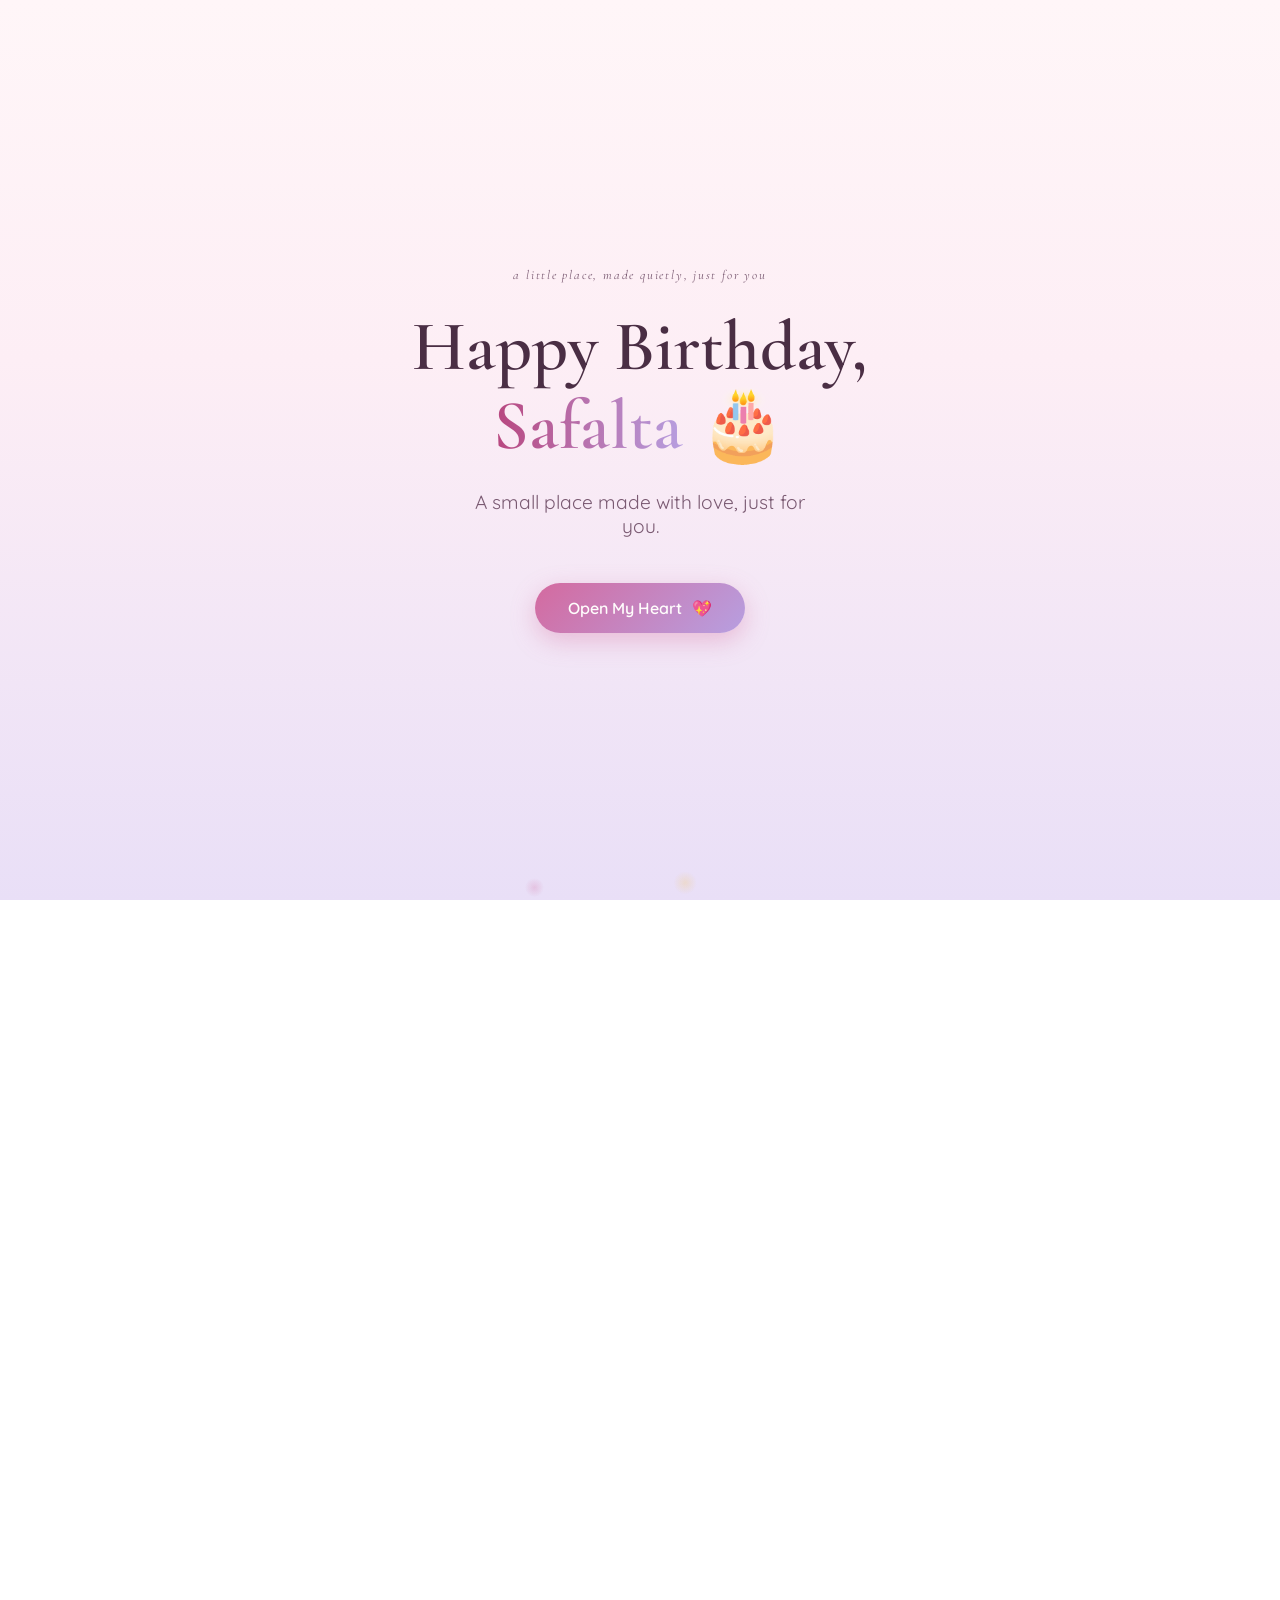
==== commit 65ae4ce0: "Add files via upload" ====
--- a/index.html
+++ b/index.html
@@ -42,6 +42,7 @@
   <nav class="dot-nav" id="dot-nav" aria-hidden="true">
     <a href="#hero" class="dot-nav__dot" data-label="Home"></a>
     <a href="#welcome" class="dot-nav__dot" data-label="Welcome"></a>
+    <a href="#video" class="dot-nav__dot" data-label="Video"></a>
     <a href="#voice" class="dot-nav__dot" data-label="Voice"></a>
     <a href="#letter" class="dot-nav__dot" data-label="Letter"></a>
     <a href="#appreciation" class="dot-nav__dot" data-label="For You"></a>
@@ -76,9 +77,49 @@
         To the most beautiful soul,<br><span class="welcome__name">Safalta</span> <span class="welcome__sparkle">💗</span>
       </h2>
       <p class="welcome__subtitle reveal">Everything past this point was made with you in mind.</p>
-    </section>
-
-    <!-- ============ 2. BIRTHDAY VOICE MESSAGE ============ -->
+
+      <button class="next-btn reveal" data-next="#video">
+        <span>Next</span>
+        <span class="next-btn__arrow">↓</span>
+      </button>
+    </section>
+
+    <!-- ============ 2. BIRTHDAY VIDEO ============ -->
+    <section id="video" class="section video-section">
+      <p class="section-eyebrow reveal">a little something to watch</p>
+      <h2 class="section-title reveal">A Birthday Video</h2>
+
+      <div class="video-card glass-card reveal">
+        <div class="video-card__frame" id="video-frame">
+          <!-- Add your own video file at assets/video/birthday.mp4, and an
+               optional poster image at assets/video/poster.jpg — see
+               assets/video/README.md -->
+          <video
+            id="birthday-video"
+            class="video-card__video"
+            poster="assets/video/poster.jpg"
+            preload="metadata"
+            playsinline
+          >
+            <source src="assets/video/birthday.mp4" type="video/mp4">
+            Your browser doesn't support embedded video. You can download the
+            file directly from the assets folder instead.
+          </video>
+          <button class="video-card__play-btn" id="video-play-btn" aria-label="Play video">
+            <svg viewBox="0 0 24 24"><path d="M8 5v14l11-7z"/></svg>
+          </button>
+        </div>
+      </div>
+
+      <p class="player__hint reveal">It won't play on its own — press play whenever you'd like to watch. 🎬</p>
+
+      <button class="next-btn reveal" data-next="#voice">
+        <span>Next</span>
+        <span class="next-btn__arrow">↓</span>
+      </button>
+    </section>
+
+    <!-- ============ 3. BIRTHDAY VOICE MESSAGE ============ -->
     <section id="voice" class="section voice-section">
       <p class="section-eyebrow reveal">press play whenever you're ready</p>
       <h2 class="section-title reveal">A Birthday Voice Message</h2>
@@ -116,9 +157,14 @@
 
       <!-- Add your own audio file at assets/voice-message.mp3 — see assets/README.md -->
       <audio id="birthday-audio" src="assets/voice-message.mp3" preload="metadata"></audio>
-    </section>
-
-    <!-- ============ 3. LOVE LETTER ============ -->
+
+      <button class="next-btn reveal" data-next="#letter">
+        <span>Next</span>
+        <span class="next-btn__arrow">↓</span>
+      </button>
+    </section>
+
+    <!-- ============ 4. LOVE LETTER ============ -->
     <section id="letter" class="section letter-section">
       <p class="section-eyebrow reveal">something I wanted to say</p>
       <h2 class="section-title reveal">A Love Letter</h2>
@@ -152,9 +198,14 @@
           <p class="letter-paper__sign">— Samir</p>
         </article>
       </div>
-    </section>
-
-    <!-- ============ 4. APPRECIATION CARDS ============ -->
+
+      <button class="next-btn reveal" data-next="#appreciation">
+        <span>Next</span>
+        <span class="next-btn__arrow">↓</span>
+      </button>
+    </section>
+
+    <!-- ============ 5. APPRECIATION CARDS ============ -->
     <section id="appreciation" class="section appreciation-section">
       <p class="section-eyebrow reveal">a few things, among many</p>
       <h2 class="section-title reveal">Things I Adore About You</h2>
@@ -185,15 +236,33 @@
           <p class="card__label">The memories we made</p>
         </div>
       </div>
-    </section>
-
-    <!-- ============ 5. MEMORY SKY ============ -->
+
+      <button class="next-btn reveal" data-next="#sky">
+        <span>Next</span>
+        <span class="next-btn__arrow">↓</span>
+      </button>
+    </section>
+
+    <!-- ============ 6. MEMORY SKY ============ -->
     <section id="sky" class="section sky-section">
       <canvas id="stars-canvas" aria-hidden="true"></canvas>
-      <div class="sky-content">
+
+      <div class="sky-content" id="sky-content">
         <span class="sky__heart">🤍</span>
         <p class="sky__text">You'll always have a special place in my heart.</p>
         <p class="sky__signature">— Samir</p>
+
+        <button class="close-btn reveal" id="close-btn">
+          <span>Close</span>
+          <span class="close-btn__heart">❤️</span>
+        </button>
+      </div>
+
+      <!-- Shown after "Close" is pressed, once the sky-content above has
+           faded out — see initCloseFlow() in script.js -->
+      <div class="goodbye-message" id="goodbye-message" aria-hidden="true">
+        <span class="goodbye-message__heart">💌</span>
+        <p class="goodbye-message__text">Thank you for visiting this little world made for you, Safalta. Happy Birthday. ❤️</p>
       </div>
     </section>
 
--- a/style.css
+++ b/style.css
@@ -38,6 +38,11 @@
 
 /* While the hero is locked, scrolling is fully disabled — the hero is the
    only thing the visitor can see or interact with. */
+/* While the hero is locked, scrolling is fully disabled — the hero is the
+   only thing the visitor can see or interact with. body gets position:
+   fixed rather than relying on overflow: hidden alone, since a fixed
+   element can't be visually shifted by a restored scroll position or a
+   URL fragment jump either. */
 html.is-locked,
 body.is-locked {
   overflow: hidden;
@@ -45,6 +50,12 @@
   scroll-snap-type: none;
   touch-action: none;
   overscroll-behavior: none;
+}
+
+body.is-locked {
+  position: fixed;
+  inset: 0;
+  width: 100%;
 }
 
 body {
@@ -923,6 +934,186 @@
 }
 
 /* ==========================================================================
+   NEW: BIRTHDAY VIDEO SECTION
+   ========================================================================== */
+.video-card {
+  max-width: 520px;
+  width: 100%;
+  border-radius: 28px;
+  padding: clamp(0.9rem, 4vw, 1.4rem);
+}
+
+.video-card__frame {
+  position: relative;
+  width: 100%;
+  aspect-ratio: 16 / 9;
+  border-radius: 20px;
+  overflow: hidden;
+  background: #150f1e;
+  box-shadow: 0 20px 50px rgba(183, 159, 224, 0.28);
+}
+
+.video-card__video {
+  width: 100%;
+  height: 100%;
+  display: block;
+  object-fit: cover;
+  background: #150f1e;
+}
+
+.video-card__play-btn {
+  position: absolute;
+  inset: 0;
+  margin: auto;
+  width: 72px;
+  height: 72px;
+  border-radius: 50%;
+  background: linear-gradient(135deg, var(--rose), var(--lavender-deep));
+  display: flex;
+  align-items: center;
+  justify-content: center;
+  box-shadow: 0 10px 28px rgba(74, 46, 68, 0.45), 0 0 0 8px rgba(255, 255, 255, 0.18);
+  transition: transform 0.3s ease, opacity 0.3s ease;
+  animation: glowPulse 2.6s ease-in-out infinite;
+}
+
+.video-card__play-btn svg {
+  width: 26px;
+  height: 26px;
+  fill: var(--white);
+  margin-left: 3px; /* optically center the play triangle */
+}
+
+.video-card__play-btn:hover { transform: scale(1.08); }
+
+.video-card__frame.is-playing .video-card__play-btn {
+  opacity: 0;
+  pointer-events: none;
+  transform: scale(0.8);
+}
+
+/* ==========================================================================
+   NEW: "NEXT ↓" SECTION NAVIGATION
+   ========================================================================== */
+.next-btn {
+  margin-top: clamp(1.6rem, 5vh, 2.4rem);
+  display: inline-flex;
+  align-items: center;
+  gap: 0.5rem;
+  padding: 0.7rem 1.6rem;
+  border-radius: 999px;
+  font-family: var(--font-body);
+  font-weight: 600;
+  font-size: 0.9rem;
+  color: var(--white);
+  background: linear-gradient(135deg, var(--rose), var(--lavender-deep));
+  box-shadow: 0 8px 22px rgba(212, 106, 159, 0.32);
+  transition: transform 0.3s ease, box-shadow 0.3s ease;
+}
+
+.next-btn:hover {
+  transform: translateY(-3px) scale(1.03);
+  box-shadow: 0 10px 26px rgba(212, 106, 159, 0.4);
+}
+.next-btn:active { transform: translateY(-1px) scale(0.99); }
+
+.next-btn__arrow {
+  display: inline-block;
+  animation: bounceDown 1.6s ease-in-out infinite;
+}
+
+@keyframes bounceDown {
+  0%, 100% { transform: translateY(0); }
+  50% { transform: translateY(4px); }
+}
+
+/* ==========================================================================
+   NEW: FINAL "CLOSE ❤️" BUTTON + GOODBYE MESSAGE (Memory Sky section)
+   ========================================================================== */
+.sky-content {
+  transition: opacity 0.7s ease, transform 0.7s ease, filter 0.7s ease;
+}
+
+.sky-content.is-leaving {
+  opacity: 0;
+  transform: translateY(-14px) scale(0.97);
+  filter: blur(6px);
+  pointer-events: none;
+}
+
+.close-btn {
+  margin-top: clamp(1.8rem, 5vh, 2.6rem);
+  display: inline-flex;
+  align-items: center;
+  gap: 0.5rem;
+  padding: 0.85rem 1.9rem;
+  border-radius: 999px;
+  font-family: var(--font-body);
+  font-weight: 700;
+  font-size: 0.95rem;
+  color: var(--white);
+  background: linear-gradient(135deg, #e85770, #b8213f);
+  box-shadow: 0 10px 26px rgba(184, 33, 63, 0.45), 0 0 0 rgba(184, 33, 63, 0.4);
+  animation: closeGlow 2.4s ease-in-out infinite;
+  transition: transform 0.3s ease;
+}
+
+.close-btn:hover { transform: translateY(-3px) scale(1.03); }
+.close-btn:disabled { pointer-events: none; opacity: 0.7; }
+
+.close-btn__heart { display: inline-block; animation: pulse 1.6s ease-in-out infinite; }
+
+@keyframes closeGlow {
+  0%, 100% { box-shadow: 0 10px 26px rgba(184, 33, 63, 0.4), 0 0 0 rgba(184, 33, 63, 0.35); }
+  50% { box-shadow: 0 10px 30px rgba(184, 33, 63, 0.55), 0 0 22px rgba(184, 33, 63, 0.5); }
+}
+
+.goodbye-message {
+  position: absolute;
+  inset: 0;
+  z-index: 2;
+  display: flex;
+  flex-direction: column;
+  align-items: center;
+  justify-content: center;
+  gap: 1.1rem;
+  padding: 2rem;
+  text-align: center;
+  opacity: 0;
+  pointer-events: none;
+  transition: opacity 0.9s ease;
+}
+
+.goodbye-message.is-visible {
+  opacity: 1;
+  pointer-events: auto;
+}
+
+.goodbye-message__heart {
+  font-size: 2.4rem;
+  animation: pulse 2s ease-in-out infinite;
+  filter: drop-shadow(0 0 16px rgba(255, 255, 255, 0.5));
+}
+
+.goodbye-message__text {
+  font-family: var(--font-display);
+  font-style: italic;
+  font-size: clamp(1.3rem, 4.6vw, 2rem);
+  max-width: 28ch;
+  line-height: 1.55;
+  color: var(--white);
+  text-shadow: 0 0 20px rgba(240, 207, 142, 0.35);
+}
+
+/* Shared with goodbye.html */
+.goodbye__note {
+  font-size: 0.85rem;
+  letter-spacing: 0.03em;
+  color: rgba(255, 255, 255, 0.65);
+  font-style: italic;
+}
+
+/* ==========================================================================
    Small utility: focus visibility for accessibility
    ========================================================================== */
 button:focus-visible,
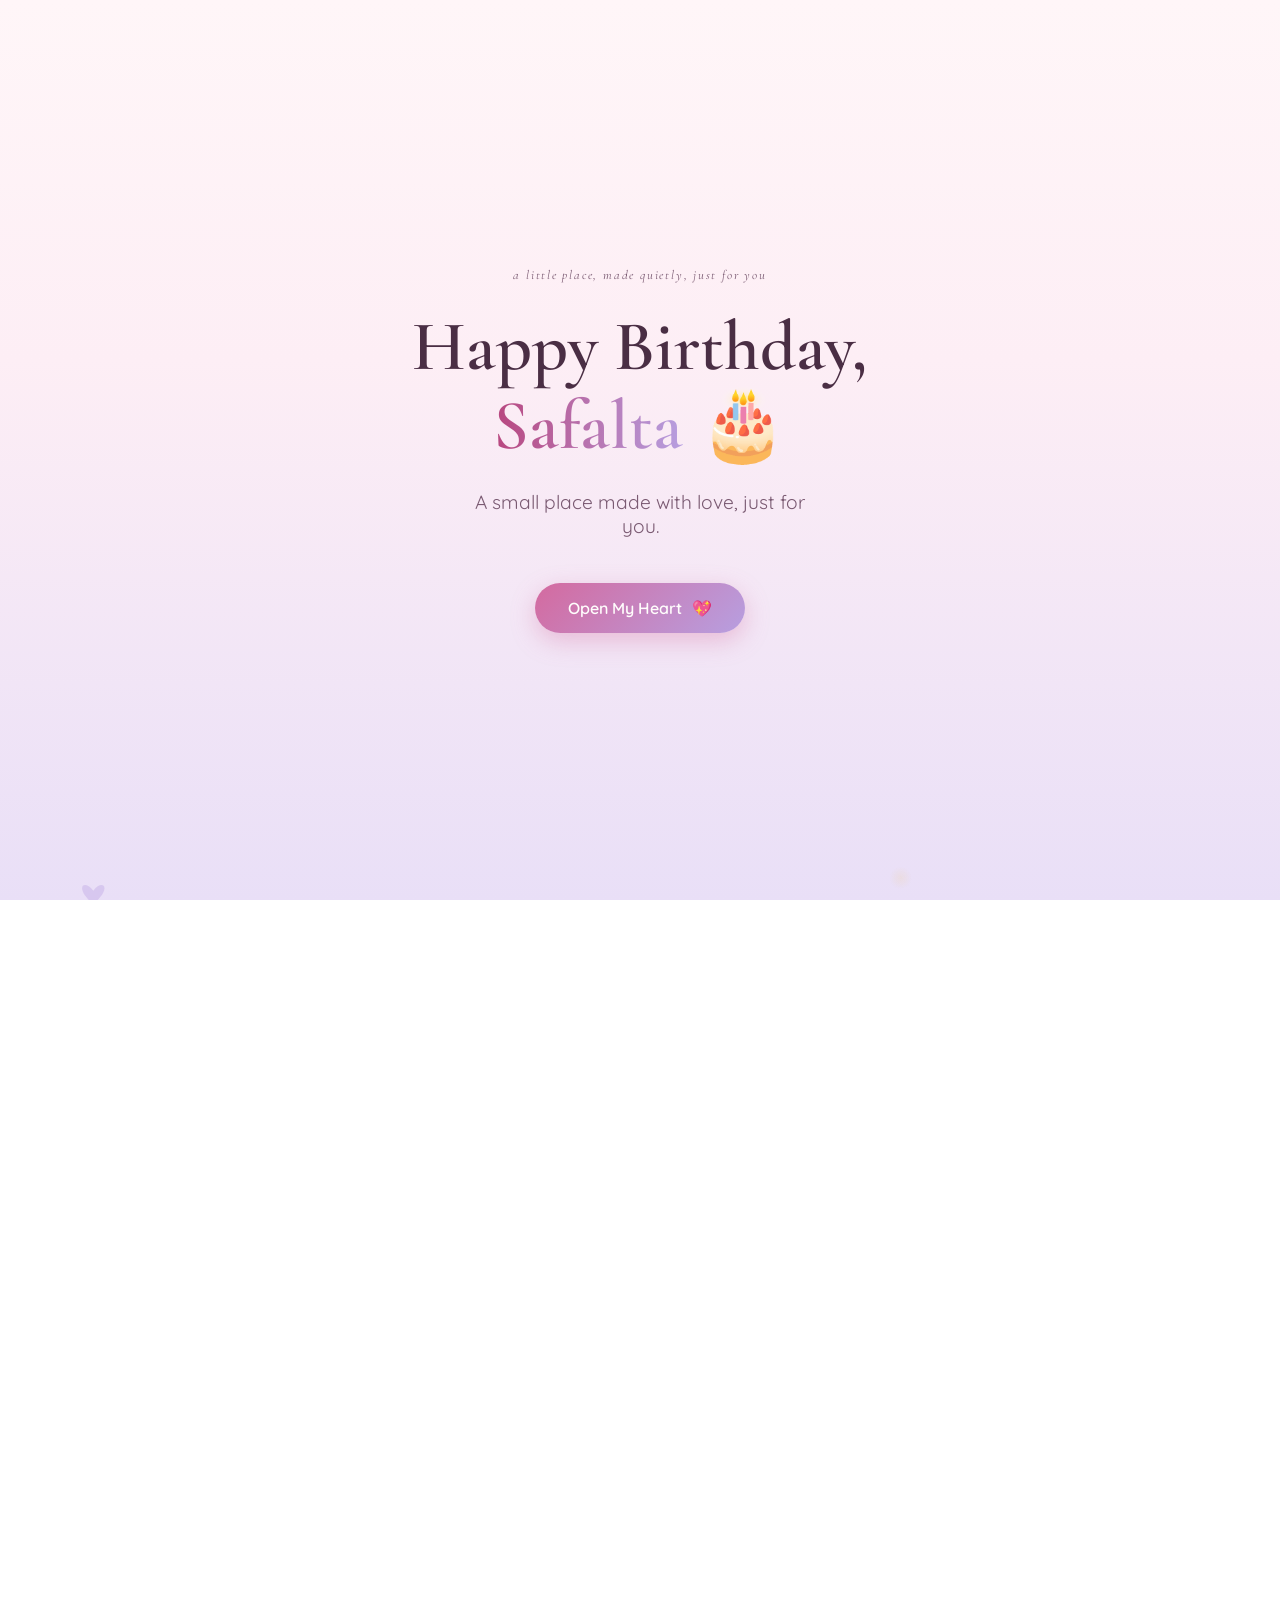
==== commit dddd297d: "Add files via upload" ====
--- a/index.html
+++ b/index.html
@@ -38,6 +38,18 @@
     <div class="transition-hearts" id="transition-hearts"></div>
   </div>
 
+  <!-- ============ NEW: TYPEWRITER WELCOME (plays after "Open My Heart",
+       before the Welcome section is revealed) ============ -->
+  <div id="typewriter-overlay" aria-hidden="true">
+    <div class="typewriter-box">
+      <p class="typewriter-text" id="typewriter-text"></p>
+      <button id="typewriter-continue-btn" class="glow-btn typewriter-continue" hidden>
+        <span>Continue</span>
+        <span class="glow-btn__heart">🤍</span>
+      </button>
+    </div>
+  </div>
+
   <!-- ============ SCROLL PROGRESS DOT TRAIL ============ -->
   <nav class="dot-nav" id="dot-nav" aria-hidden="true">
     <a href="#hero" class="dot-nav__dot" data-label="Home"></a>
@@ -46,8 +58,37 @@
     <a href="#voice" class="dot-nav__dot" data-label="Voice"></a>
     <a href="#letter" class="dot-nav__dot" data-label="Letter"></a>
     <a href="#appreciation" class="dot-nav__dot" data-label="For You"></a>
+    <a href="#why-special" class="dot-nav__dot" data-label="Special"></a>
+    <a href="#surprise" class="dot-nav__dot" data-label="Surprise"></a>
     <a href="#sky" class="dot-nav__dot" data-label="Always"></a>
   </nav>
+
+  <!-- ============ NEW: TOP-RIGHT MINI PROGRESS DOTS ============ -->
+  <nav class="mini-dot-nav" id="mini-dot-nav" aria-hidden="true">
+    <a href="#hero" class="dot-nav__dot" data-label="Home"></a>
+    <a href="#welcome" class="dot-nav__dot" data-label="Welcome"></a>
+    <a href="#video" class="dot-nav__dot" data-label="Video"></a>
+    <a href="#voice" class="dot-nav__dot" data-label="Voice"></a>
+    <a href="#letter" class="dot-nav__dot" data-label="Letter"></a>
+    <a href="#appreciation" class="dot-nav__dot" data-label="For You"></a>
+    <a href="#why-special" class="dot-nav__dot" data-label="Special"></a>
+    <a href="#surprise" class="dot-nav__dot" data-label="Surprise"></a>
+    <a href="#sky" class="dot-nav__dot" data-label="Always"></a>
+  </nav>
+
+  <!-- ============ NEW: FLOATING MESSAGE BOTTLE ============ -->
+  <button id="message-bottle" class="message-bottle" aria-haspopup="dialog" aria-label="Open the floating message">
+    <span class="message-bottle__emoji">🍾</span>
+  </button>
+
+  <div id="bottle-modal" class="bottle-modal" aria-hidden="true" role="dialog" aria-label="A little message for you">
+    <div class="bottle-modal__backdrop" id="bottle-modal-backdrop"></div>
+    <div class="bottle-modal__box glass-card">
+      <button class="bottle-modal__close" id="bottle-modal-close" aria-label="Close message">✕</button>
+      <span class="bottle-modal__heart">💌</span>
+      <p class="bottle-modal__text">Just a reminder:<br>You are loved more than you know.<br>Happy Birthday, Safalta. ❤️</p>
+    </div>
+  </div>
 
   <main id="main-content">
 
@@ -82,6 +123,7 @@
         <span>Next</span>
         <span class="next-btn__arrow">↓</span>
       </button>
+      <p class="next-btn__caption reveal">Tap Next or swipe up</p>
     </section>
 
     <!-- ============ 2. BIRTHDAY VIDEO ============ -->
@@ -117,6 +159,7 @@
         <span>Next</span>
         <span class="next-btn__arrow">↓</span>
       </button>
+      <p class="next-btn__caption reveal">Tap Next or swipe up</p>
     </section>
 
     <!-- ============ 3. BIRTHDAY VOICE MESSAGE ============ -->
@@ -162,6 +205,7 @@
         <span>Next</span>
         <span class="next-btn__arrow">↓</span>
       </button>
+      <p class="next-btn__caption reveal">Tap Next or swipe up</p>
     </section>
 
     <!-- ============ 4. LOVE LETTER ============ -->
@@ -203,6 +247,7 @@
         <span>Next</span>
         <span class="next-btn__arrow">↓</span>
       </button>
+      <p class="next-btn__caption reveal">Tap Next or swipe up</p>
     </section>
 
     <!-- ============ 5. APPRECIATION CARDS ============ -->
@@ -237,10 +282,80 @@
         </div>
       </div>
 
-      <button class="next-btn reveal" data-next="#sky">
-        <span>Next</span>
-        <span class="next-btn__arrow">↓</span>
-      </button>
+      <button class="next-btn reveal" data-next="#why-special">
+        <span>Next</span>
+        <span class="next-btn__arrow">↓</span>
+      </button>
+      <p class="next-btn__caption reveal">Tap Next or swipe up</p>
+    </section>
+
+    <!-- ============ NEW: WHY YOU'RE SPECIAL ============ -->
+    <section id="why-special" class="section why-section">
+      <p class="section-eyebrow reveal">just a few reasons, among many</p>
+      <h2 class="section-title reveal">Why You're Special</h2>
+
+      <div class="why-grid">
+        <div class="why-card glass-card reveal" style="--delay:0">
+          <span class="why-card__icon">😊</span>
+          <p class="why-card__title">Your smile</p>
+          <p class="why-card__text">It makes ordinary days feel brighter.</p>
+        </div>
+        <div class="why-card glass-card reveal" style="--delay:1">
+          <span class="why-card__icon">🌸</span>
+          <p class="why-card__title">Your kindness</p>
+          <p class="why-card__text">You care for people so effortlessly.</p>
+        </div>
+        <div class="why-card glass-card reveal" style="--delay:2">
+          <span class="why-card__icon">✨</span>
+          <p class="why-card__title">Your strength</p>
+          <p class="why-card__text">You keep moving forward even during hard times.</p>
+        </div>
+        <div class="why-card glass-card reveal" style="--delay:3">
+          <span class="why-card__icon">🌷</span>
+          <p class="why-card__title">Your laughter</p>
+          <p class="why-card__text">It's the sound I never get tired of.</p>
+        </div>
+        <div class="why-card glass-card reveal" style="--delay:4">
+          <span class="why-card__icon">💖</span>
+          <p class="why-card__title">Your heart</p>
+          <p class="why-card__text">Gentle, genuine, and beautiful.</p>
+        </div>
+        <div class="why-card glass-card reveal" style="--delay:5">
+          <span class="why-card__icon">📸</span>
+          <p class="why-card__title">Our memories</p>
+          <p class="why-card__text">Moments I'll always be grateful for.</p>
+        </div>
+      </div>
+
+      <button class="next-btn reveal" data-next="#surprise">
+        <span>Next</span>
+        <span class="next-btn__arrow">↓</span>
+      </button>
+      <p class="next-btn__caption reveal">Tap Next or swipe up</p>
+    </section>
+
+    <!-- ============ NEW: FINAL SURPRISE (just before Memory Sky / Close) ============ -->
+    <section id="surprise" class="section surprise-section">
+      <p class="surprise__pre reveal" id="surprise-pre">Before you leave...</p>
+
+      <button class="surprise-heart" id="surprise-heart" aria-label="Tap the heart">
+        <span class="surprise-heart__glow" aria-hidden="true"></span>
+        <span class="surprise-heart__icon">💗</span>
+      </button>
+
+      <div class="surprise-reveal" id="surprise-reveal" aria-hidden="true">
+        <p class="surprise-reveal__text">
+          No matter what changes with time,<br>
+          my prayers for your happiness never will.<br>
+          Happy Birthday, Safalta.
+        </p>
+
+        <button class="next-btn" id="surprise-next-btn" data-next="#sky">
+          <span>Next</span>
+          <span class="next-btn__arrow">↓</span>
+        </button>
+        <p class="next-btn__caption">Tap Next or swipe up</p>
+      </div>
     </section>
 
     <!-- ============ 6. MEMORY SKY ============ -->
--- a/style.css
+++ b/style.css
@@ -283,6 +283,61 @@
 }
 
 /* ==========================================================================
+   NEW: TYPEWRITER WELCOME OVERLAY
+   Plays once, right after "Open My Heart", before the Welcome section
+   is revealed. Sits above the cinematic transition overlay.
+   ========================================================================== */
+#typewriter-overlay {
+  position: fixed;
+  inset: 0;
+  z-index: 250;
+  display: flex;
+  align-items: center;
+  justify-content: center;
+  padding: 2rem;
+  opacity: 0;
+  pointer-events: none;
+  background: radial-gradient(circle at 50% 45%, #fff0f6 0%, #f6e4f5 55%, #ece0f6 100%);
+  transition: opacity 0.9s ease;
+}
+
+#typewriter-overlay.is-active {
+  opacity: 1;
+  pointer-events: auto;
+}
+
+.typewriter-box {
+  max-width: 34ch;
+  display: flex;
+  flex-direction: column;
+  align-items: center;
+  gap: 1.6rem;
+  text-align: center;
+}
+
+.typewriter-text {
+  font-family: var(--font-display);
+  font-style: italic;
+  font-size: clamp(1.3rem, 5vw, 1.9rem);
+  line-height: 1.6;
+  color: var(--ink);
+  min-height: 4.6em;
+}
+
+.typewriter-text__cursor {
+  display: inline-block;
+  animation: pulse 0.9s ease-in-out infinite;
+  opacity: 0.6;
+}
+
+.typewriter-continue {
+  margin-top: 0;
+  opacity: 1;
+  animation: none;
+}
+.typewriter-continue[hidden] { display: none; }
+
+/* ==========================================================================
    DOT NAVIGATION (side scroll indicator) — hidden until unlocked
    ========================================================================== */
 .dot-nav {
@@ -332,6 +387,173 @@
 
 @media (max-width: 640px) {
   .dot-nav { display: none; }
+}
+
+/* ==========================================================================
+   NEW: TOP-RIGHT MINI PROGRESS DOTS — a compact companion to the side
+   dot-nav above, visible at every screen size (including the mobile
+   widths where the side dot-nav hides itself).
+   ========================================================================== */
+.mini-dot-nav {
+  position: fixed;
+  top: max(0.9rem, env(safe-area-inset-top));
+  right: max(0.9rem, env(safe-area-inset-right));
+  z-index: 55;
+  display: flex;
+  flex-direction: row;
+  gap: 0.4rem;
+  padding: 0.45rem 0.55rem;
+  border-radius: 999px;
+  background: rgba(255, 255, 255, 0.45);
+  backdrop-filter: blur(10px) saturate(140%);
+  -webkit-backdrop-filter: blur(10px) saturate(140%);
+  box-shadow: 0 6px 18px rgba(183, 159, 224, 0.22);
+  opacity: 0;
+  pointer-events: none;
+  transition: opacity 0.8s ease 0.3s;
+}
+
+.mini-dot-nav.is-visible {
+  opacity: 1;
+  pointer-events: auto;
+}
+
+.mini-dot-nav .dot-nav__dot {
+  width: 6px;
+  height: 6px;
+}
+
+.mini-dot-nav .dot-nav__dot::after { display: none; }
+
+@media (max-width: 380px) {
+  .mini-dot-nav .dot-nav__dot:nth-child(n+8) { display: none; }
+}
+
+/* ==========================================================================
+   NEW: FLOATING MESSAGE BOTTLE — tap once for a little hidden note
+   ========================================================================== */
+.message-bottle {
+  position: fixed;
+  left: clamp(0.9rem, 4vw, 1.6rem);
+  bottom: clamp(1.1rem, 6vh, 2rem);
+  z-index: 56;
+  width: 54px;
+  height: 54px;
+  display: flex;
+  align-items: center;
+  justify-content: center;
+  border-radius: 50%;
+  background: rgba(255, 255, 255, 0.5);
+  backdrop-filter: blur(10px) saturate(140%);
+  -webkit-backdrop-filter: blur(10px) saturate(140%);
+  box-shadow: 0 10px 26px rgba(183, 159, 224, 0.3), inset 0 1px 0 rgba(255, 255, 255, 0.6);
+  opacity: 0;
+  pointer-events: none;
+  transition: opacity 0.8s ease 0.3s, transform 0.3s ease, box-shadow 0.3s ease;
+  animation: bottleBob 3.4s ease-in-out infinite;
+}
+
+.message-bottle.is-visible {
+  opacity: 1;
+  pointer-events: auto;
+}
+
+.message-bottle:hover { transform: scale(1.07); }
+
+.message-bottle__emoji { font-size: 1.6rem; }
+
+.message-bottle.is-opened {
+  animation: none;
+  box-shadow: 0 6px 16px rgba(183, 159, 224, 0.2);
+}
+.message-bottle.is-opened .message-bottle__emoji { opacity: 0.55; }
+
+@keyframes bottleBob {
+  0%, 100% { transform: translateY(0) rotate(-4deg); }
+  50% { transform: translateY(-8px) rotate(4deg); }
+}
+
+.bottle-modal {
+  position: fixed;
+  inset: 0;
+  z-index: 260;
+  display: flex;
+  align-items: center;
+  justify-content: center;
+  padding: 1.6rem;
+  opacity: 0;
+  pointer-events: none;
+  transition: opacity 0.5s ease;
+}
+
+.bottle-modal.is-visible {
+  opacity: 1;
+  pointer-events: auto;
+}
+
+.bottle-modal__backdrop {
+  position: absolute;
+  inset: 0;
+  background: rgba(74, 46, 68, 0.35);
+  backdrop-filter: blur(4px);
+  -webkit-backdrop-filter: blur(4px);
+}
+
+.bottle-modal__box {
+  position: relative;
+  max-width: 340px;
+  width: 100%;
+  border-radius: 24px;
+  padding: 2.2rem 1.8rem;
+  display: flex;
+  flex-direction: column;
+  align-items: center;
+  gap: 0.9rem;
+  text-align: center;
+  background: rgba(255, 253, 252, 0.92);
+  transform: translateY(14px) scale(0.97);
+  transition: transform 0.5s cubic-bezier(0.22, 1, 0.36, 1);
+}
+
+.bottle-modal.is-visible .bottle-modal__box {
+  transform: translateY(0) scale(1);
+}
+
+.bottle-modal__close {
+  position: absolute;
+  top: 0.8rem;
+  right: 0.9rem;
+  font-size: 0.95rem;
+  color: var(--ink-soft);
+  width: 28px;
+  height: 28px;
+  line-height: 28px;
+  border-radius: 50%;
+}
+.bottle-modal__close:hover { background: rgba(212, 106, 159, 0.12); }
+
+.bottle-modal__heart {
+  font-size: 1.9rem;
+  animation: pulse 1.8s ease-in-out infinite;
+}
+
+.bottle-modal__text {
+  font-family: var(--font-display);
+  font-style: italic;
+  font-size: 1.15rem;
+  line-height: 1.6;
+  color: var(--ink);
+}
+
+/* ==========================================================================
+   NEW: "TAP NEXT OR SWIPE UP" CAPTION — sits under every Next ↓ button
+   ========================================================================== */
+.next-btn__caption {
+  margin-top: 0.6rem;
+  font-size: 0.72rem;
+  letter-spacing: 0.05em;
+  color: var(--ink-soft);
+  opacity: 0.7;
 }
 
 /* ==========================================================================
@@ -882,6 +1104,137 @@
   font-weight: 600;
   color: var(--ink);
   text-align: center;
+}
+
+/* ==========================================================================
+   NEW: WHY YOU'RE SPECIAL CARDS
+   ========================================================================== */
+.why-grid {
+  display: grid;
+  grid-template-columns: repeat(1, 1fr);
+  gap: 1rem;
+  max-width: 560px;
+  width: 100%;
+}
+
+@media (min-width: 560px) {
+  .why-grid { grid-template-columns: repeat(2, 1fr); gap: 1.3rem; }
+}
+
+.why-card {
+  border-radius: 20px;
+  padding: 1.6rem 1.4rem;
+  display: flex;
+  flex-direction: column;
+  align-items: center;
+  gap: 0.45rem;
+  transition-delay: calc(var(--delay) * 90ms);
+}
+
+.why-card:hover {
+  transform: translateY(-4px);
+  box-shadow: 0 20px 44px rgba(183, 159, 224, 0.32);
+}
+
+.why-card__icon {
+  font-size: 1.9rem;
+  animation: floatIcon 3.4s ease-in-out infinite;
+  animation-delay: calc(var(--delay) * 0.25s);
+}
+
+.why-card__title {
+  font-family: var(--font-display);
+  font-weight: 600;
+  font-size: 1.15rem;
+  color: var(--rose-deep);
+}
+
+.why-card__text {
+  font-size: 0.88rem;
+  color: var(--ink-soft);
+  text-align: center;
+  line-height: 1.5;
+}
+
+/* ==========================================================================
+   NEW: FINAL SURPRISE — glowing heart reveal, just before Memory Sky
+   ========================================================================== */
+.surprise-section {
+  background: radial-gradient(ellipse at 50% 20%, #f7e6f2 0%, #eee0f5 60%, #e6dcf3 100%);
+  gap: 1.6rem;
+}
+
+.surprise__pre {
+  font-family: var(--font-display);
+  font-style: italic;
+  font-size: clamp(1.3rem, 4.6vw, 1.8rem);
+  color: var(--ink);
+  transition: opacity 0.6s ease, transform 0.6s ease;
+}
+
+.surprise__pre.is-fading {
+  opacity: 0;
+  transform: translateY(-10px);
+}
+
+.surprise-heart {
+  position: relative;
+  width: 96px;
+  height: 96px;
+  display: flex;
+  align-items: center;
+  justify-content: center;
+}
+
+.surprise-heart__glow {
+  position: absolute;
+  inset: 0;
+  border-radius: 50%;
+  background: radial-gradient(circle, rgba(255, 214, 232, 0.9) 0%, rgba(233, 223, 247, 0.6) 45%, rgba(255, 246, 248, 0) 75%);
+  animation: surpriseGlowPulse 2.4s ease-in-out infinite;
+}
+
+@keyframes surpriseGlowPulse {
+  0%, 100% { transform: scale(0.9); opacity: 0.75; }
+  50% { transform: scale(1.15); opacity: 1; }
+}
+
+.surprise-heart__icon {
+  position: relative;
+  font-size: 3.2rem;
+  filter: drop-shadow(0 0 14px rgba(212, 106, 159, 0.55));
+  animation: pulse 1.8s ease-in-out infinite;
+  transition: transform 0.3s ease;
+}
+
+.surprise-heart:hover .surprise-heart__icon { transform: scale(1.08); }
+
+.surprise-heart.is-tapped { pointer-events: none; }
+.surprise-heart.is-tapped .surprise-heart__icon { animation: none; transform: scale(1.15); }
+
+.surprise-reveal {
+  max-width: 30ch;
+  display: flex;
+  flex-direction: column;
+  align-items: center;
+  opacity: 0;
+  transform: translateY(20px);
+  pointer-events: none;
+  transition: opacity 0.9s ease, transform 0.9s cubic-bezier(0.22, 1, 0.36, 1);
+}
+
+.surprise-reveal.is-visible {
+  opacity: 1;
+  transform: translateY(0);
+  pointer-events: auto;
+}
+
+.surprise-reveal__text {
+  font-family: var(--font-display);
+  font-style: italic;
+  font-size: clamp(1.15rem, 4vw, 1.5rem);
+  line-height: 1.65;
+  color: var(--ink);
 }
 
 /* ==========================================================================
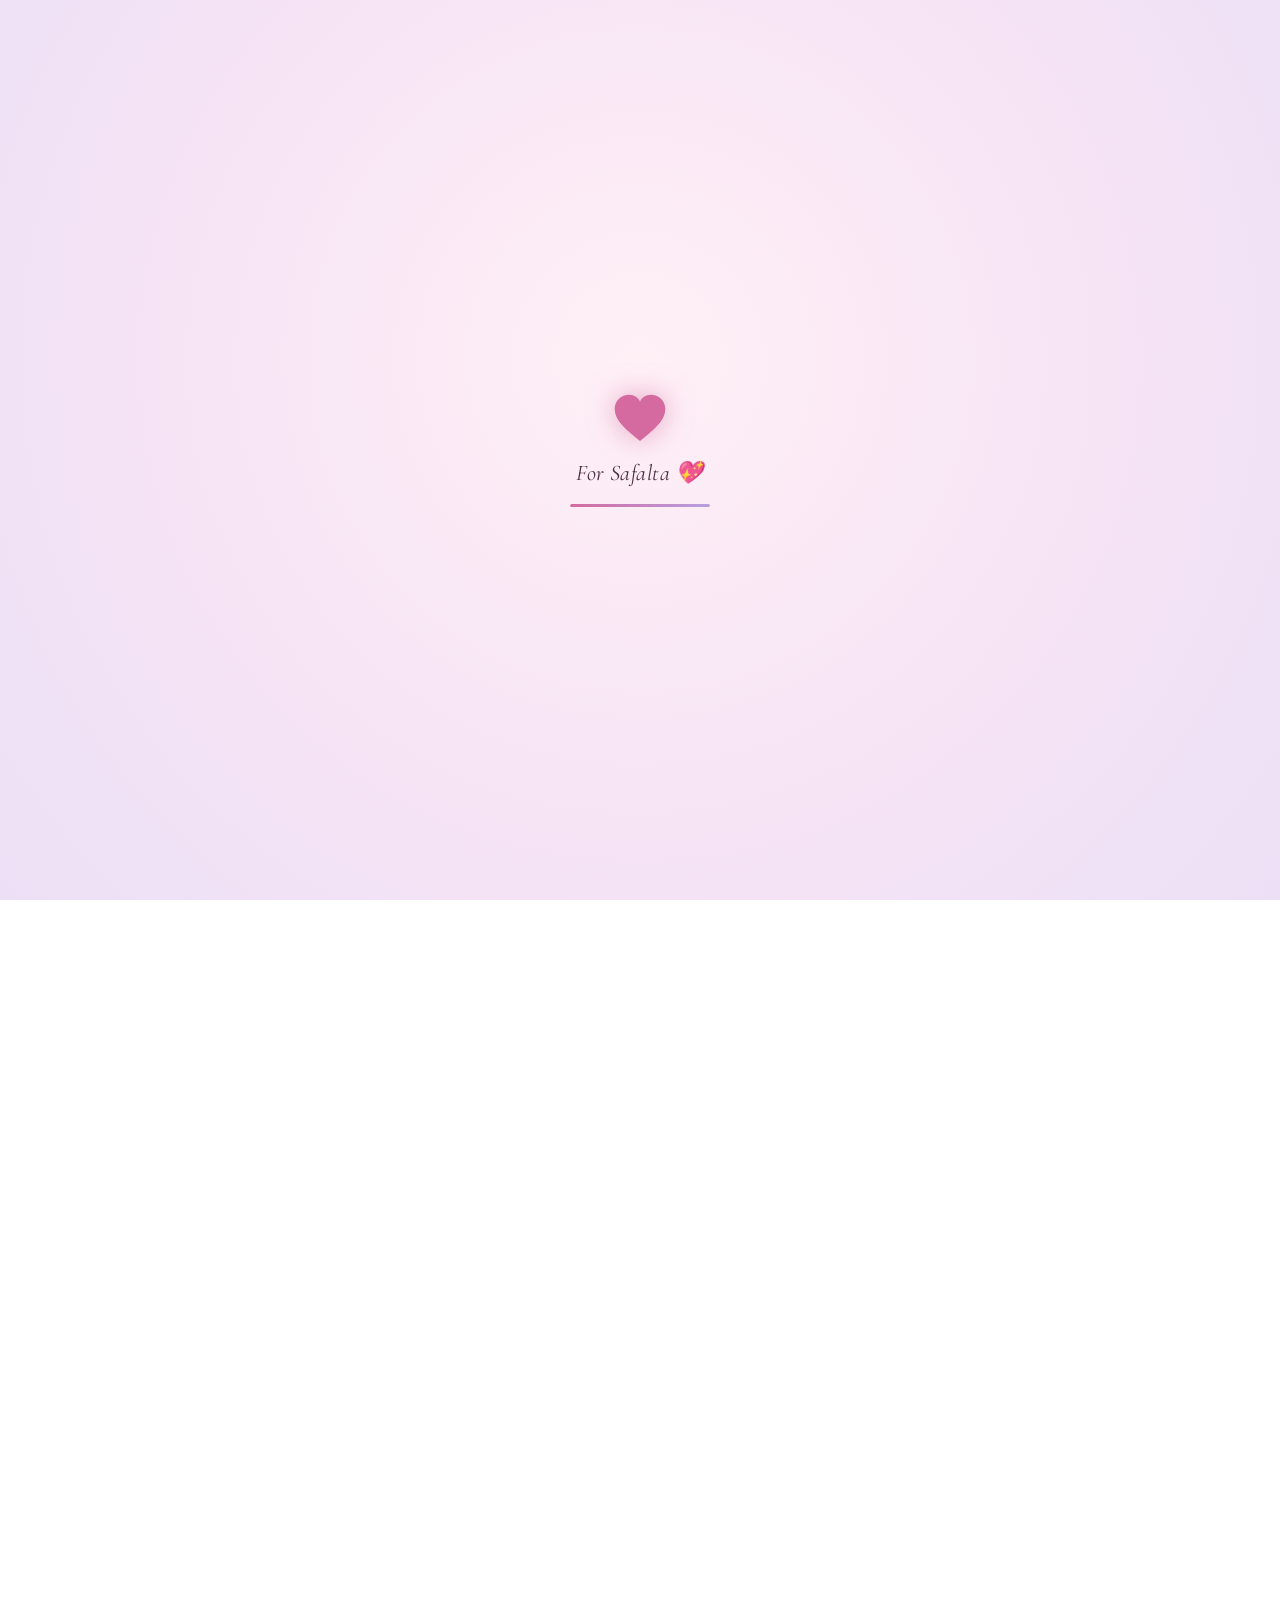
==== commit 83449947: "Add files via upload" ====
--- a/index.html
+++ b/index.html
@@ -60,6 +60,7 @@
     <a href="#appreciation" class="dot-nav__dot" data-label="For You"></a>
     <a href="#why-special" class="dot-nav__dot" data-label="Special"></a>
     <a href="#surprise" class="dot-nav__dot" data-label="Surprise"></a>
+    <a href="#gift-hint" class="dot-nav__dot" data-label="Hint"></a>
     <a href="#sky" class="dot-nav__dot" data-label="Always"></a>
   </nav>
 
@@ -73,6 +74,7 @@
     <a href="#appreciation" class="dot-nav__dot" data-label="For You"></a>
     <a href="#why-special" class="dot-nav__dot" data-label="Special"></a>
     <a href="#surprise" class="dot-nav__dot" data-label="Surprise"></a>
+    <a href="#gift-hint" class="dot-nav__dot" data-label="Hint"></a>
     <a href="#sky" class="dot-nav__dot" data-label="Always"></a>
   </nav>
 
@@ -350,12 +352,42 @@
           Happy Birthday, Safalta.
         </p>
 
-        <button class="next-btn" id="surprise-next-btn" data-next="#sky">
+        <button class="next-btn" id="surprise-next-btn" data-next="#gift-hint">
           <span>Next</span>
           <span class="next-btn__arrow">↓</span>
         </button>
         <p class="next-btn__caption">Tap Next or swipe up</p>
       </div>
+    </section>
+
+    <!-- ============ NEW: JUST SAYING... (a playful hint, just before Memory Sky) ============ -->
+    <section id="gift-hint" class="section gift-section">
+      <p class="section-eyebrow reveal">just saying... 👀</p>
+      <h2 class="section-title reveal">No Pressure, But...</h2>
+      <p class="gift-hint__subtitle reveal">You could gift me one of these. Not forcing you... but you can! 🍫😉</p>
+
+      <div class="gift-grid">
+        <div class="gift-card glass-card reveal" style="--delay:0">
+          <img class="gift-card__img" src="assets/gift/dairy-milk.jpg" alt="Cadbury Dairy Milk chocolate bars" loading="lazy">
+        </div>
+        <div class="gift-card glass-card reveal" style="--delay:1">
+          <img class="gift-card__img" src="assets/gift/snickers.jpg" alt="Snickers chocolate bars" loading="lazy">
+        </div>
+        <div class="gift-card glass-card reveal" style="--delay:2">
+          <img class="gift-card__img" src="assets/gift/kitkat.jpg" alt="A pile of KitKat chocolate bars" loading="lazy">
+        </div>
+        <div class="gift-card glass-card reveal" style="--delay:3">
+          <img class="gift-card__img" src="assets/gift/milka-oreo.jpg" alt="Milka Oreo chocolate bar" loading="lazy">
+        </div>
+      </div>
+
+      <p class="gift-hint__footnote reveal">(totally optional, but my heart says yes 💜)</p>
+
+      <button class="next-btn reveal" data-next="#sky">
+        <span>Next</span>
+        <span class="next-btn__arrow">↓</span>
+      </button>
+      <p class="next-btn__caption reveal">Tap Next or swipe up</p>
     </section>
 
     <!-- ============ 6. MEMORY SKY ============ -->
--- a/style.css
+++ b/style.css
@@ -1238,6 +1238,54 @@
 }
 
 /* ==========================================================================
+   NEW: "JUST SAYING..." GIFT HINT — playful, optional, right before
+   Memory Sky. A cheeky little nudge, not a demand.
+   ========================================================================== */
+.gift-hint__subtitle {
+  font-size: clamp(0.95rem, 3vw, 1.05rem);
+  color: var(--ink-soft);
+  max-width: 34ch;
+  margin-bottom: clamp(1.6rem, 5vh, 2.2rem);
+}
+
+.gift-grid {
+  display: grid;
+  grid-template-columns: repeat(2, 1fr);
+  gap: 0.9rem;
+  max-width: 460px;
+  width: 100%;
+}
+
+.gift-card {
+  border-radius: 18px;
+  padding: 0.5rem;
+  overflow: hidden;
+  transition: opacity 0.7s ease, transform 0.7s cubic-bezier(0.22, 1, 0.36, 1), box-shadow 0.3s ease;
+  transition-delay: calc(var(--delay) * 110ms);
+}
+
+.gift-card:hover {
+  transform: translateY(-5px) rotate(-1deg);
+  box-shadow: 0 20px 44px rgba(183, 159, 224, 0.32);
+}
+
+.gift-card__img {
+  width: 100%;
+  aspect-ratio: 1 / 1;
+  object-fit: cover;
+  border-radius: 13px;
+  display: block;
+}
+
+.gift-hint__footnote {
+  margin-top: clamp(1.4rem, 4vh, 2rem);
+  font-family: var(--font-display);
+  font-style: italic;
+  font-size: 0.95rem;
+  color: var(--rose-deep);
+}
+
+/* ==========================================================================
    5. MEMORY SKY — starry night + floating glowing hearts
    ========================================================================== */
 .sky-section {
